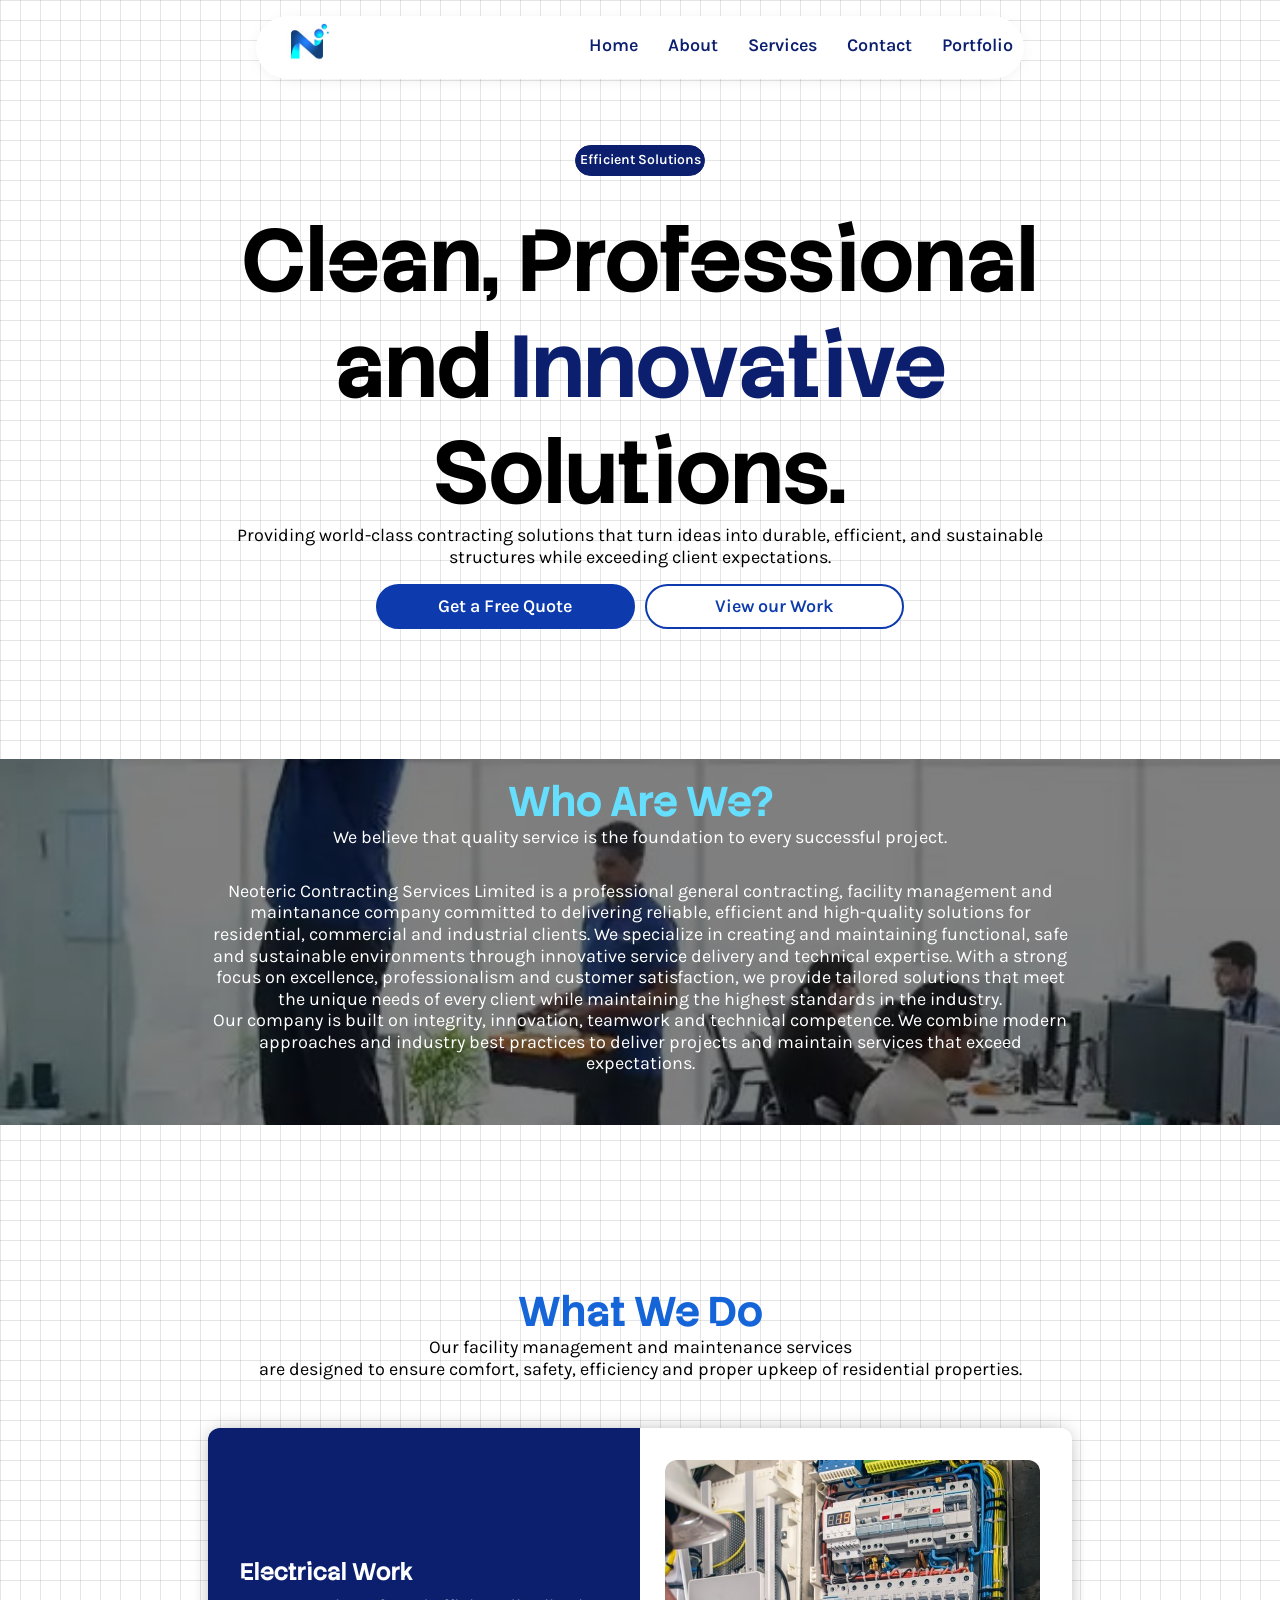
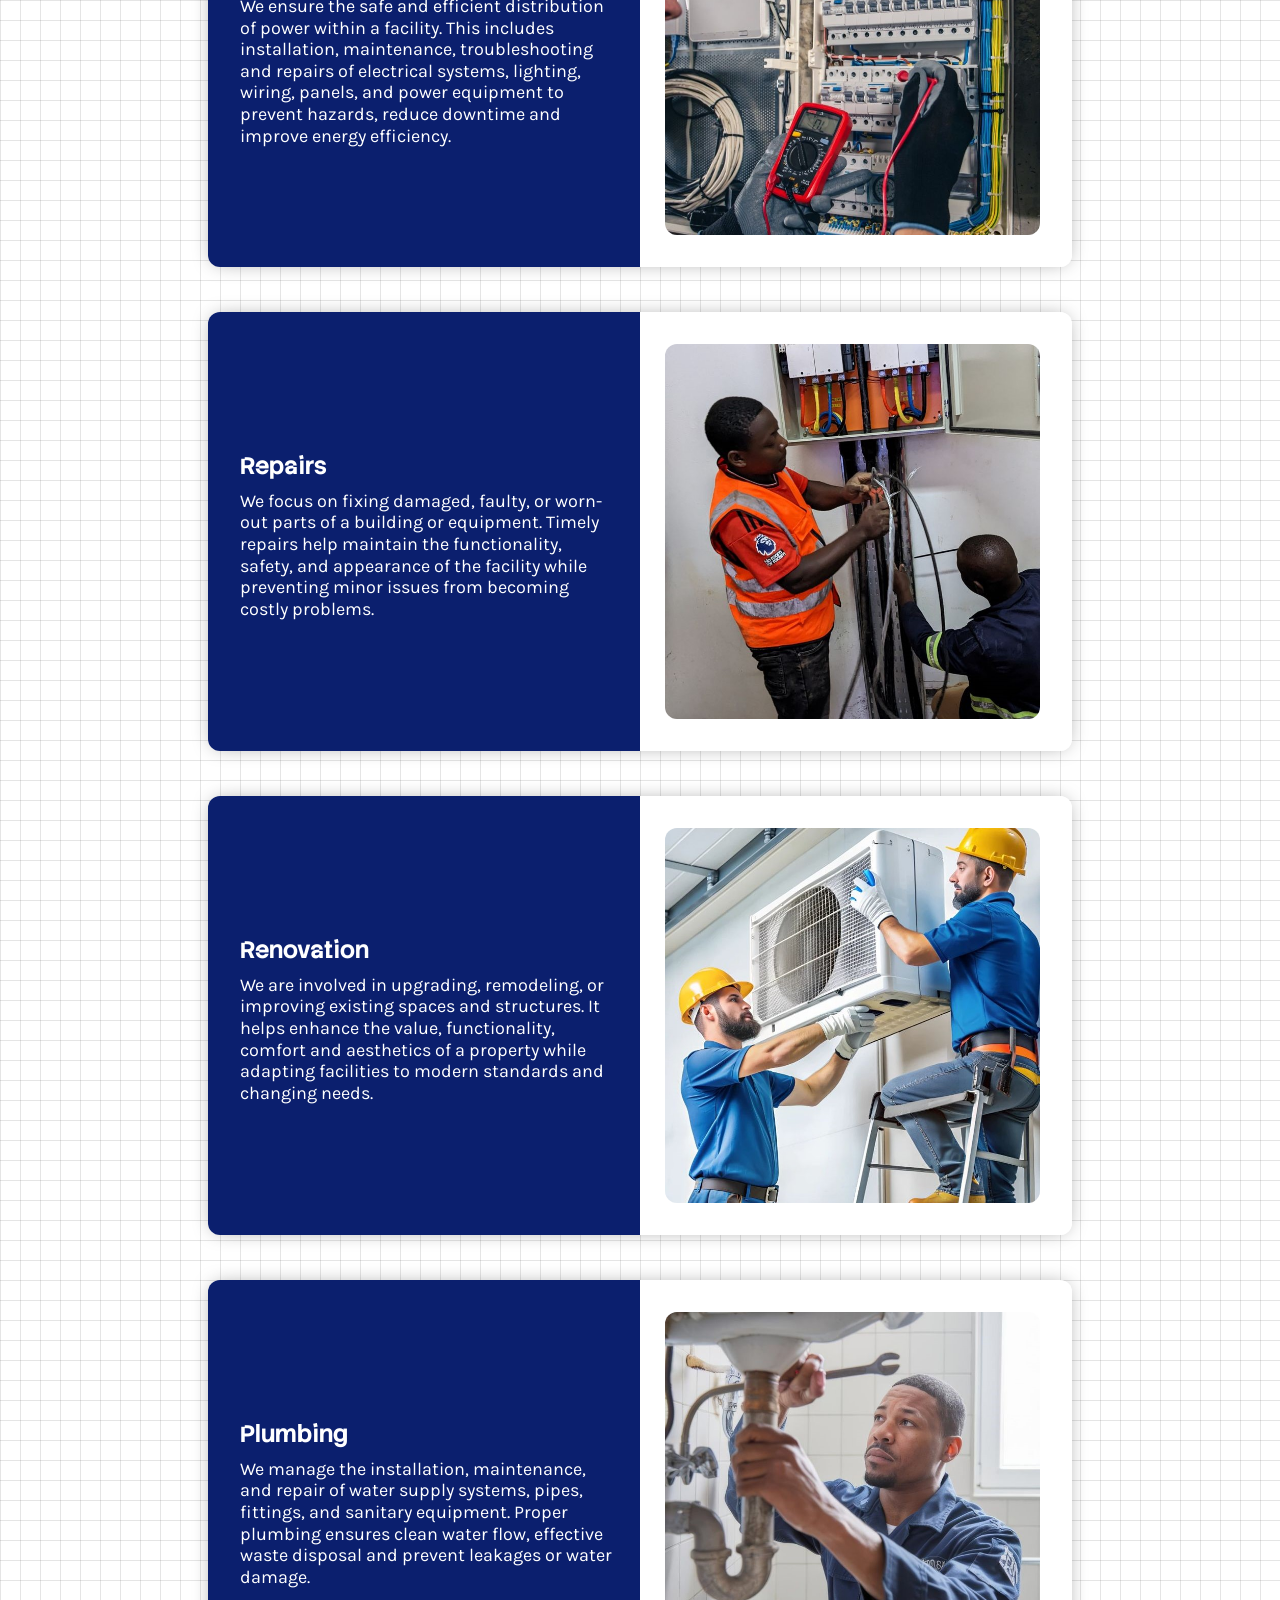
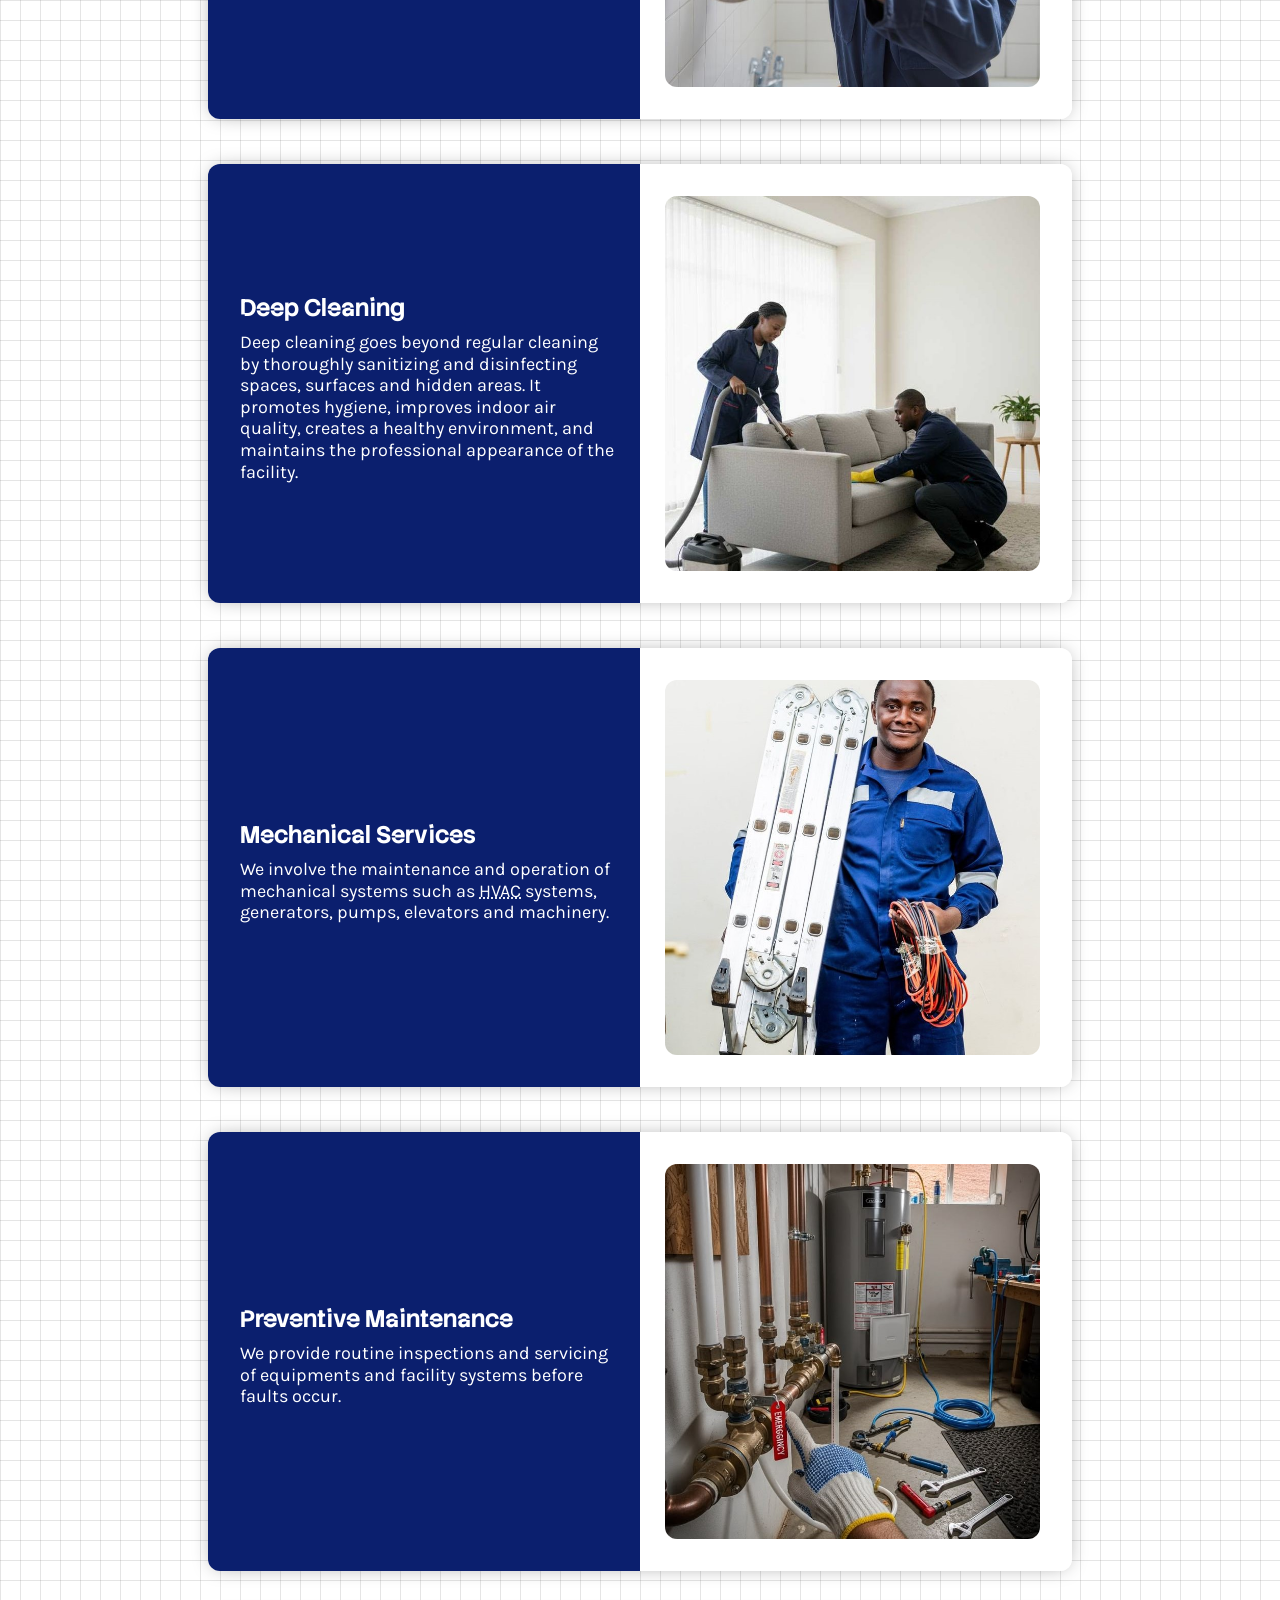
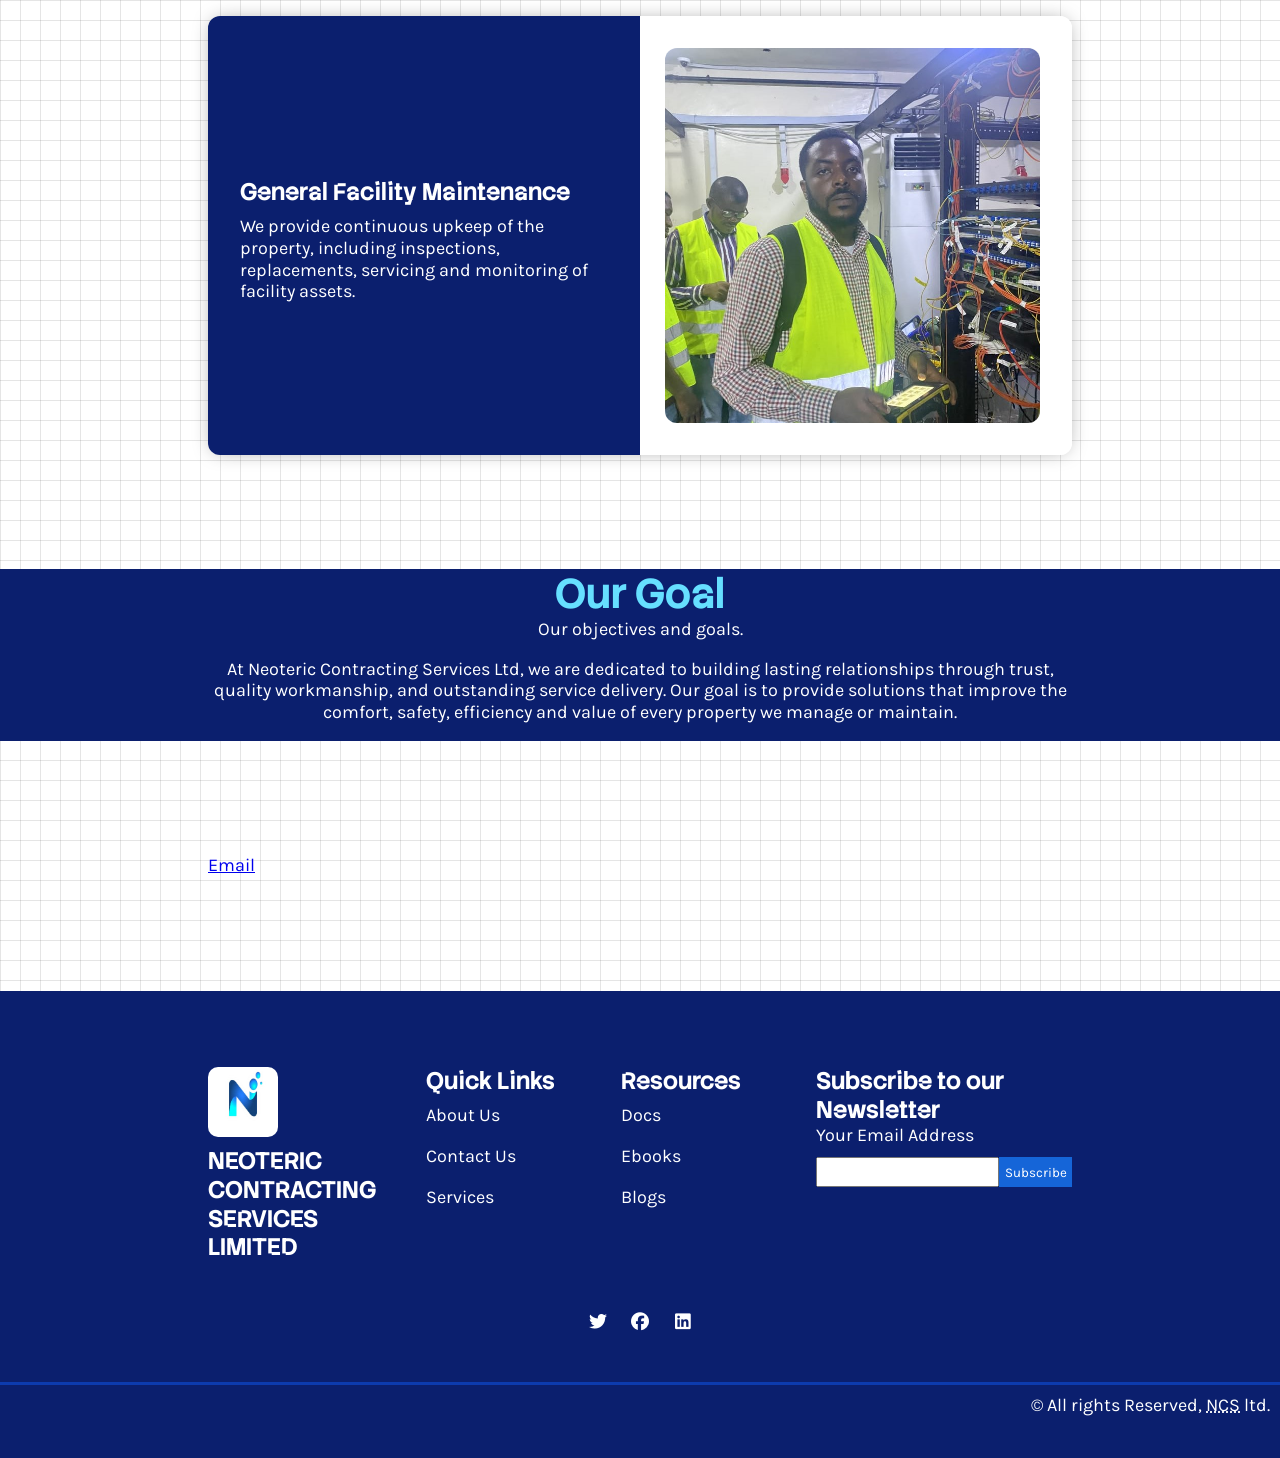
==== index.html @ b811c77d "Initial commit" ====
<!DOCTYPE html>
<html lang="en">
  <head>
    <meta charset="UTF-8" />
    <meta
      name="description"
      content="Building with excellence, delivery with integrity, and creating lasting value through professional contracting services"
    />
    <meta name="viewport" content="width=device-width, initial-scale=1.0" />
    <title>NEOTERIC CONSULTING SERVICES LTD</title>
    <link rel="stylesheet" href="css/style.css" />
    <link rel="stylesheet" href="fontawesome/css/fontawesome.css" />
    <link rel="stylesheet" href="fontawesome/css/solid.css" />
    <link rel="stylesheet" href="fontawesome/css/brands.css" />
  </head>
  <body>
    <header>
      <div class="logo-content">
        <a href="index.html">
          <img src="./images/logo.jpg" alt="website logo" />
        </a>
      </div>
      <nav id="navLinks">
        <ul>
          <li><a href="/index.html">Home</a></li>
          <li><a href="#about">About</a></li>
          <li><a href="#services">Services</a></li>
          <li><a href="#contact">Contact</a></li>
          <li><a href="#portfolio">Portfolio</a></li>
        </ul>
      </nav>

      <div class="menu">
        <button id="menu">
          <i class="fa-solid fa-bars"></i>
        </button>
      </div>
    </header>

    <main>
      <section class="hero">
        <div class="wrapper">
          <p class="hero-eyebrow">Efficient Solutions</p>
          <div class="hero-content">
            <h1>
              Clean, Professional and
              <span class="inline-color-blue">Innovative</span> Solutions.
            </h1>
            <p class="sub-text">
              Providing world-class contracting solutions that turn ideas into
              durable, efficient, and sustainable structures while exceeding
              client expectations.
            </p>
          </div>

          <div class="hero-cta">
            <a href="#" class="btn">Get a Free Quote</a>
            <a href="#" class="btn">View our Work</a>
          </div>
        </div>
      </section>

      <section class="about" id="about">
        <div class="wrapper">
          <div class="text-center">
            <h2>Who Are We?</h2>
            <p>
              We believe that quality service is the foundation to every
              successful project.
            </p>
          </div>
          <div class="text-center">
            <div class="about-content">
              <p>
                Neoteric Contracting Services Limited is a professional general
                contracting, facility management and maintanance company
                committed to delivering reliable, efficient and high-quality
                solutions for residential, commercial and industrial clients. We
                specialize in creating and maintaining functional, safe and
                sustainable environments through innovative service delivery and
                technical expertise. With a strong focus on excellence,
                professionalism and customer satisfaction, we provide tailored
                solutions that meet the unique needs of every client while
                maintaining the highest standards in the industry.
              </p>

              <p>
                Our company is built on integrity, innovation, teamwork and
                technical competence. We combine modern approaches and industry
                best practices to deliver projects and maintain services that
                exceed expectations.
              </p>
            </div>
          </div>
        </div>
      </section>

      <section class="services" id="services">
        <div class="wrapper">
          <div class="text-center margin-block">
            <h2>What We Do</h2>
            <p>
              Our facility management and maintenance services <br />
              are designed to ensure comfort, safety, efficiency and proper
              upkeep of residential properties.
            </p>
          </div>

          <div class="columns">
            <div class="service-card">
              <div class="service-card-content">
                <h3>Electrical Work</h3>
                <p>
                  We ensure the safe and efficient distribution of power within
                  a facility. This includes installation, maintenance,
                  troubleshooting and repairs of electrical systems, lighting,
                  wiring, panels, and power equipment to prevent hazards, reduce
                  downtime and improve energy efficiency.
                </p>
              </div>

              <div class="service-card-image">
                <img
                  src="./images/electrical-work.jpg"
                  alt="A man using an Electrical Gadget to measure electrical currents"
                />
              </div>
            </div>

            <div class="service-card">
              <div class="service-card-content">
                <h3>Repairs</h3>
                <p>
                  We focus on fixing damaged, faulty, or worn-out parts of a
                  building or equipment. Timely repairs help maintain the
                  functionality, safety, and appearance of the facility while
                  preventing minor issues from becoming costly problems.
                </p>
              </div>

              <div class="service-card-image">
                <img
                  src="./images/repairs.jpg"
                  alt="men fixing and repairing broken wires at a u-junction box"
                />
              </div>
            </div>

            <div class="service-card">
              <div class="service-card-content">
                <h3>Renovation</h3>
                <p>
                  We are involved in upgrading, remodeling, or improving
                  existing spaces and structures. It helps enhance the value,
                  functionality, comfort and aesthetics of a property while
                  adapting facilities to modern standards and changing needs.
                </p>
              </div>

              <div class="service-card-image">
                <img
                  src="./images/renovation.jpg"
                  alt="Two men remodeling an AC unit"
                />
              </div>
            </div>

            <div class="service-card">
              <div class="service-card-content">
                <h3>Plumbing</h3>
                <p>
                  We manage the installation, maintenance, and repair of water
                  supply systems, pipes, fittings, and sanitary equipment.
                  Proper plumbing ensures clean water flow, effective waste
                  disposal and prevent leakages or water damage.
                </p>
              </div>

              <div class="service-card-image">
                <img
                  src="./images/plumbing.jpg"
                  alt="a man repairing broken plumbing pipes"
                />
              </div>
            </div>

            <div class="service-card">
              <div class="service-card-content">
                <h3>Deep Cleaning</h3>
                <p>
                  Deep cleaning goes beyond regular cleaning by thoroughly
                  sanitizing and disinfecting spaces, surfaces and hidden areas.
                  It promotes hygiene, improves indoor air quality, creates a
                  healthy environment, and maintains the professional appearance
                  of the facility.
                </p>
              </div>

              <div class="service-card-image">
                <img
                  src="./images/deepcleaning.jpg"
                  alt="A man and a woman cleaning a house and properties"
                />
              </div>
            </div>

            <div class="service-card">
              <div class="service-card-content">
                <h3>Mechanical Services</h3>
                <p>
                  We involve the maintenance and operation of mechanical systems
                  such as
                  <abbr title="hvac">HVAC</abbr> systems, generators, pumps,
                  elevators and machinery.
                </p>
              </div>

              <div class="service-card-image">
                <img
                  src="./images/mechanical-services.jpg"
                  alt="a man dressed in a blue electrcal engineering vest holding a ladder and an electrical wire "
                />
              </div>
            </div>

            <div class="service-card">
              <div class="service-card-content">
                <h3>Preventive Maintenance</h3>
                <p>
                  We provide routine inspections and servicing of equipments and
                  facility systems before faults occur.
                </p>
              </div>

              <div class="service-card-image">
                <img
                  src="./images/preventive-maintenance.jpg"
                  alt="a man pointing to the emergency switch of plumbing pipe connections"
                />
              </div>
            </div>

            <div class="service-card">
              <div class="service-card-content">
                <h3>General Facility Maintenance</h3>
                <p>
                  We provide continuous upkeep of the property, including
                  inspections, replacements, servicing and monitoring of
                  facility assets.
                </p>
              </div>
              <div class="service-card-image">
                <img
                  src="./images/general-facility-maintenance.jpg"
                  alt="A group of people maintaining a server room"
                />
              </div>
            </div>
          </div>
        </div>
      </section>

      <section class="goal">
        <div class="text-center">
          <h2>Our Goal</h2>
          <p>Our objectives and goals.</p>
        </div>
        <div class="wrapper">
          <p>
            At Neoteric Contracting Services Ltd, we are dedicated to building
            lasting relationships through trust, quality workmanship, and
            outstanding service delivery. Our goal is to provide solutions that
            improve the comfort, safety, efficiency and value of every property
            we manage or maintain.
          </p>
        </div>
      </section>

      <section class="work" id="portfolio"></section>
      <section class="testimonial"></section>
      <section class="cta" id="contact">
        <div class="wrapper">
          <a href="mailto:email@gmail.com">Email</a>
        </div>
      </section>
    </main>

    <footer>
      <div class="footer-head">
        <div class="wrapper">
          <div class="footer-head-content">
            <div class="last-company-quote">
              <a href="index.html"
                ><img src="./images/logo.jpg" alt="website logo" height="80"
              /></a>
              <h3>NEOTERIC CONTRACTING SERVICES LIMITED</h3>
            </div>

            <div class="quick-links">
              <h3>Quick Links</h3>
              <ul class="quick-links">
                <li><a href="#about">About Us</a></li>
                <li><a href="#contact">Contact Us</a></li>
                <li><a href="#services">Services</a></li>
              </ul>
            </div>

            <div class="docs">
              <h3>Resources</h3>
              <ul>
                <li><a href="#">Docs</a></li>
                <li><a href="#">Ebooks</a></li>
                <li><a href="#">Blogs</a></li>
              </ul>
            </div>

            <div class="newsletter">
              <h3>Subscribe to our Newsletter</h3>
              <label for="email">Your Email Address</label><br />
              <form>
                <input type="email" name="email" id="email" />
                <input type="submit" value="Subscribe" />
              </form>
            </div>
          </div>
        </div>

        <div class="footer-body">
          <ul class="social-links">
            <li>
              <a href="#">
                <i class="fa-brands fa-twitter"></i>
              </a>
            </li>
            <li>
              <a href="#">
                <i class="fa-brands fa-facebook"></i>
              </a>
            </li>
            <li>
              <a href="#">
                <i class="fa-brands fa-linkedin"></i>
              </a>
            </li>
          </ul>
        </div>
      </div>

      <div class="copyright">
        <p>
          &copy; All rights Reserved,
          <abbr title="Neoteric Contracting Services">NCS</abbr> ltd.
        </p>
      </div>
    </footer>

    <script src="main.js"></script>
  </body>
</html>
---- css/style.css ----
@import url("../fonts/fonts.css");

:root {
  interpolate-size: allow-keywords;
  /* primary color  */
  --clr-deep-navy: #0b1f6e;
  --clr-dark-blue: #0d3bae;
  --clr-royal-blue: #1565d8;
  --clr-vivid-blue: #2e8df0;
  --clr-bright-cyan: #00cfff;
  --clr-light-cyan: #66dfff;

  /* neutral colors  */
  --white: #fff;
  --black: #000;

  /* gradient  */
  --bg-gradient:
    linear-gradient(rgba(0, 0, 0, 0.1) 1px, transparent 1px),
    linear-gradient(90deg, rgba(0, 0, 0, 0.1) 1px, transparent 1px);
}

*,
*::before,
*::after {
  margin: 0;
  padding: 0;
  box-sizing: border-box;
}

html {
  scroll-behavior: smooth;
}

body {
  font-family: var(--ff-karla);
  background-color: var(--white);

  background-image: var(--bg-gradient);
  background-size: 20px 20px;

  line-height: 1.2;
  font-size: 18px;
  height: 100%;
}

h1,
h2,
h3,
h4 {
  font-family: var(--ff-stack);
  font-weight: 900;
}

h1 {
  font-size: clamp(1rem, 9vw + 1rem, 5.5rem);
}

h2 {
  font-size: clamp(1rem, 7vw + 1rem, 2.6rem);
  color: var(--clr-royal-blue);
}

h3 {
  font-size: clamp(1rem, 5vw + 1rem, 1.5rem);
}

h4 {
  color: var(--white);
}

img {
  display: block;
  max-width: 100%;
  height: auto;
}

/* header section  */
header {
  display: flex;
  align-items: center;
  justify-content: space-between;

  overflow: hidden;

  /* position: relative; */
  margin-inline: auto;
  margin-block-start: 1rem;
  padding-inline: 0.7rem;
  padding-block: 0.254rem;
  border-radius: 50vw;
  background-color: var(--white);

  box-shadow: 0px 2px 20px -10px rgba(0, 0, 0, 0.2);
}

header img {
  width: 80px;
}

header nav {
  display: flex;
  align-items: center;
  justify-content: center;
}

header ul {
  list-style: none;
  display: flex;
  gap: 30px;
  width: 100%;
}

header nav a {
  text-decoration: none;
  color: var(--clr-deep-navy);
  text-align: center;
  display: inline-block;
  width: 100%;
  font-weight: 600;
  padding-block: 0.7rem;
  border-bottom: 3px solid var(--white);
  transition: border 0.3s;
}

header nav a:hover {
  border-bottom-color: var(--clr-dark-blue);
}

.active {
  border-bottom: 3px solid var(--clr-deep-navy);
}

@media (width >= 48em) {
  #menu,
  .menu {
    display: none;
  }

  header {
    width: 60%;
  }

  header nav a {
    padding-block: 0.2rem;
  }
}

/* mobile navigation  */
@media (width < 48em) {
  header {
    width: 90%;
  }
  header ul {
    flex-direction: column;
    gap: 10px;
  }

  header li {
    border-bottom: 1px solid rgba(0, 0, 0, 0.1);
    width: 100%;
  }

  header li:nth-child(5) {
    border: none;
  }

  #navLinks {
    opacity: 0;
    visibility: hidden;
    height: 0;

    position: absolute;
    top: 4.6em;
    left: 5%;
    width: 90%;
    background-color: var(--white);
    border-radius: 6px;
    overflow: hidden;

    box-shadow: 0px 20px 30px -10px rgba(0, 0, 0, 0.2);
    transition:
      opacity 0.2s,
      height 0.21s,
      visibility 0.23s;
  }

  #navLinks.open {
    opacity: 1;
    visibility: visible;
    height: auto;
  }

  #menu {
    font-size: 1.5rem;
    background: none;
    border: none;
    color: var(--clr-dark-blue);
    cursor: pointer;
  }
}

/* sections  */
section {
  margin-block: 6rem;
}

/* hero section start  */
.hero-eyebrow {
  display: none;
}

.hero {
  margin-block-start: 2rem;
  text-align: center;
}

.hero .wrapper > * {
  margin-block: 1rem;
}

.hero-cta {
  display: flex;
  flex-direction: column;
  gap: 10px;
  justify-content: center;

  align-items: center;
}

/* hero section end  */

/* about section start  */
.about {
  position: relative;
  background: url("../images/about.jpg");
  background-position: center;
  background-repeat: no-repeat;
  background-size: cover;
  color: var(--white);
  z-index: 1;
}

.about::before {
  content: "";
  height: 100%;
  width: 100%;
  position: absolute;
  background: rgba(0, 0, 0, 0.5);
  z-index: -1;
}
.about-content {
  padding-block: 2rem;
}

.about h2 {
  color: var(--clr-light-cyan);
}

/* about section end  */

/* services section start  */
.service-card {
  display: grid;
  gap: 50px;
  grid-template-columns: 1fr 1fr;
  background: linear-gradient(
    360deg,
    var(--white) 35%,
    var(--clr-deep-navy) 55%
  );

  padding: 2rem;
  border-radius: 12px;

  box-shadow: 0 0 20px -5px rgba(0, 0, 0, 0.4);
  transition: all 0.2s linear;
}

.service-card:hover {
  transform: translateY(-8px);
}

.service-card img {
  border-radius: 12px;
}

.service-card-content {
  margin-block: auto;
  color: var(--white);
}

.service-card-content h3 {
  margin-block: 0.6rem;
  color: var(--white);
}

@media (width < 48em) {
  .service-card {
    grid-template-columns: 1fr;
    gap: calc(50px / 2);
  }
}

/* services section end  */

/* goal section start  */

.goal {
  background-color: var(--clr-deep-navy);
  color: var(--white);
  text-align: center;
}
.goal h2 {
  color: var(--clr-light-cyan);
}

/* goal section end  */

/* footer start  */
footer {
  background-color: var(--clr-deep-navy);
  padding-block: 10px;
  color: var(--white);
}

footer > * {
  margin-block: 2rem;
}

.footer-head-content {
  display: flex;
  gap: 50px;
  flex-wrap: wrap;
}

.footer-head-content > * {
  margin-block: 1rem;
  flex: 1;
}

.last-company-quote {
  display: flex;
  gap: 10px;
  flex-direction: column;
  flex-wrap: wrap;
}

footer ul {
  list-style: none;
}

footer li {
  padding-block: 0.6rem;
}

footer a {
  color: var(--white);
  text-decoration: none;
  transition: text-decoration 0.2s;
}

footer a:hover {
  text-decoration: underline;
  color: var(--clr-royal-blue);
}

footer img {
  width: 70px;
  border-radius: 10px;
  aspect-ratio: 1 / 1;
}

footer form {
  display: flex;
  margin-block: 0.7rem;
}

footer form input {
  padding: 0.334rem;
}

footer input[type="submit"] {
  background-color: var(--clr-royal-blue);
  color: var(--white);
  font-family: var(--ff-karla);
  border: none;
}

.social-links {
  display: flex;
  align-items: center;
  justify-content: center;

  gap: 20px;
}

.social-links li {
  padding-block: 1rem;
}

.copyright {
  color: var(--white);
  border-block-start: 3px solid var(--clr-dark-blue);
  padding-inline-end: 10px;
  padding-block-start: 10px;
  text-align: end;
}

/* utility classes  */
.wrapper {
  max-inline-size: 900px;
  margin-inline: auto;
  padding: 18px;
}

.btn {
  padding: 0.6rem;
  background-color: var(--clr-dark-blue);
  color: var(--white);
  text-decoration: none;

  font-weight: 600;
  border-radius: 50vw;
  text-align: center;
  border: 2px solid var(--white);
  border: 2px solid var(--clr-dark-blue);
  transition: all 0.2s;
  width: 80%;
}

.btn:nth-child(2) {
  background-color: var(--white);
  color: var(--clr-dark-blue);
  border: 2px solid var(--clr-dark-blue);
  transition: all 0.2s;
}

.btn:hover {
  background-color: var(--white);
  color: var(--clr-dark-blue);

  transform: translateY(-5px);
}

.btn:nth-child(2):hover {
  color: var(--white);
  background-color: var(--clr-dark-blue);
  transform: translateY(-5px);
}

.text-center {
  text-align: center;
}

.inline-color-blue {
  color: var(--clr-deep-navy);
}

.margin-block {
  margin-block: 3rem;
}

.columns {
  display: grid;
  gap: 45px;

  grid-template-columns: 1fr;
}

/* hero media queries  */

@media (width >= 48em) {
  .hero-eyebrow {
    background-color: var(--clr-deep-navy);
    color: var(--white);
    display: inline-block;
    padding-block: 0.4rem;
    padding-inline: 0.2rem;
    border-radius: 50vw;
    font-weight: 600;
    margin-block-end: 0;
    font-size: 14px;

    border: 1px solid var(--clr-deep-navy);
  }

  .hero-cta {
    flex-direction: row;
  }
  .btn {
    width: 30%;
  }

  .service-card {
    background: linear-gradient(
      270deg,
      var(--white) 50%,
      var(--clr-deep-navy) 50%
    );
  }

  /* .columns {
    grid-template-columns: repeat(3, 1fr);
  } */
}

@media (width < 48em) {
  .footer-head-content {
    flex-direction: column;
    gap: 10px;
  }
}

@media (width = 768px) {
  header img {
    width: 80px;
  }
}
---- fontawesome/css/solid.css ----
/*!
 * Font Awesome Free 7.2.0 by @fontawesome - https://fontawesome.com
 * License - https://fontawesome.com/license/free (Icons: CC BY 4.0, Fonts: SIL OFL 1.1, Code: MIT License)
 * Copyright 2026 Fonticons, Inc.
 */
:root, :host {
  --fa-family-classic: 'Font Awesome 7 Free';
  --fa-font-solid: normal 900 1em/1 var(--fa-family-classic);
  /* deprecated: this older custom property will be removed next major release */
  --fa-style-family-classic: var(--fa-family-classic);
}

@font-face {
  font-family: "Font Awesome 7 Free";
  font-style: normal;
  font-weight: 900;
  font-display: block;
  src: url("../webfonts/fa-solid-900.woff2");
}
.fas {
  --fa-family: var(--fa-family-classic);
  --fa-style: 900;
}

.fa-classic {
  --fa-family: var(--fa-family-classic);
}

.fa-solid {
  --fa-style: 900;
}
---- fontawesome/css/brands.css ----
/*!
 * Font Awesome Free 7.2.0 by @fontawesome - https://fontawesome.com
 * License - https://fontawesome.com/license/free (Icons: CC BY 4.0, Fonts: SIL OFL 1.1, Code: MIT License)
 * Copyright 2026 Fonticons, Inc.
 */
:root, :host {
  --fa-family-brands: 'Font Awesome 7 Brands';
  --fa-font-brands: normal 400 1em/1 var(--fa-family-brands);
}

@font-face {
  font-family: "Font Awesome 7 Brands";
  font-style: normal;
  font-weight: 400;
  font-display: block;
  src: url("../webfonts/fa-brands-400.woff2");
}
.fab,
.fa-brands,
.fa-classic.fa-brands {
  --fa-family: var(--fa-family-brands);
  --fa-style: 400;
}

.fa-firefox-browser {
  --fa: "\e007";
}

.fa-ideal {
  --fa: "\e013";
}

.fa-microblog {
  --fa: "\e01a";
}

.fa-square-pied-piper {
  --fa: "\e01e";
}

.fa-pied-piper-square {
  --fa: "\e01e";
}

.fa-unity {
  --fa: "\e049";
}

.fa-dailymotion {
  --fa: "\e052";
}

.fa-square-instagram {
  --fa: "\e055";
}

.fa-instagram-square {
  --fa: "\e055";
}

.fa-mixer {
  --fa: "\e056";
}

.fa-shopify {
  --fa: "\e057";
}

.fa-deezer {
  --fa: "\e077";
}

.fa-edge-legacy {
  --fa: "\e078";
}

.fa-google-pay {
  --fa: "\e079";
}

.fa-rust {
  --fa: "\e07a";
}

.fa-tiktok {
  --fa: "\e07b";
}

.fa-unsplash {
  --fa: "\e07c";
}

.fa-cloudflare {
  --fa: "\e07d";
}

.fa-guilded {
  --fa: "\e07e";
}

.fa-hive {
  --fa: "\e07f";
}

.fa-42-group {
  --fa: "\e080";
}

.fa-innosoft {
  --fa: "\e080";
}

.fa-instalod {
  --fa: "\e081";
}

.fa-octopus-deploy {
  --fa: "\e082";
}

.fa-perbyte {
  --fa: "\e083";
}

.fa-uncharted {
  --fa: "\e084";
}

.fa-watchman-monitoring {
  --fa: "\e087";
}

.fa-wodu {
  --fa: "\e088";
}

.fa-wirsindhandwerk {
  --fa: "\e2d0";
}

.fa-wsh {
  --fa: "\e2d0";
}

.fa-bots {
  --fa: "\e340";
}

.fa-cmplid {
  --fa: "\e360";
}

.fa-bilibili {
  --fa: "\e3d9";
}

.fa-golang {
  --fa: "\e40f";
}

.fa-pix {
  --fa: "\e43a";
}

.fa-sitrox {
  --fa: "\e44a";
}

.fa-hashnode {
  --fa: "\e499";
}

.fa-meta {
  --fa: "\e49b";
}

.fa-padlet {
  --fa: "\e4a0";
}

.fa-nfc-directional {
  --fa: "\e530";
}

.fa-nfc-symbol {
  --fa: "\e531";
}

.fa-screenpal {
  --fa: "\e570";
}

.fa-space-awesome {
  --fa: "\e5ac";
}

.fa-square-font-awesome {
  --fa: "\e5ad";
}

.fa-square-gitlab {
  --fa: "\e5ae";
}

.fa-gitlab-square {
  --fa: "\e5ae";
}

.fa-odysee {
  --fa: "\e5c6";
}

.fa-stubber {
  --fa: "\e5c7";
}

.fa-debian {
  --fa: "\e60b";
}

.fa-shoelace {
  --fa: "\e60c";
}

.fa-threads {
  --fa: "\e618";
}

.fa-square-threads {
  --fa: "\e619";
}

.fa-square-x-twitter {
  --fa: "\e61a";
}

.fa-x-twitter {
  --fa: "\e61b";
}

.fa-opensuse {
  --fa: "\e62b";
}

.fa-letterboxd {
  --fa: "\e62d";
}

.fa-square-letterboxd {
  --fa: "\e62e";
}

.fa-mintbit {
  --fa: "\e62f";
}

.fa-google-scholar {
  --fa: "\e63b";
}

.fa-brave {
  --fa: "\e63c";
}

.fa-brave-reverse {
  --fa: "\e63d";
}

.fa-pixiv {
  --fa: "\e640";
}

.fa-upwork {
  --fa: "\e641";
}

.fa-webflow {
  --fa: "\e65c";
}

.fa-signal-messenger {
  --fa: "\e663";
}

.fa-bluesky {
  --fa: "\e671";
}

.fa-jxl {
  --fa: "\e67b";
}

.fa-square-upwork {
  --fa: "\e67c";
}

.fa-web-awesome {
  --fa: "\e682";
}

.fa-square-web-awesome {
  --fa: "\e683";
}

.fa-square-web-awesome-stroke {
  --fa: "\e684";
}

.fa-dart-lang {
  --fa: "\e693";
}

.fa-flutter {
  --fa: "\e694";
}

.fa-files-pinwheel {
  --fa: "\e69f";
}

.fa-css {
  --fa: "\e6a2";
}

.fa-square-bluesky {
  --fa: "\e6a3";
}

.fa-openai {
  --fa: "\e7cf";
}

.fa-square-linkedin {
  --fa: "\e7d0";
}

.fa-cash-app {
  --fa: "\e7d4";
}

.fa-disqus {
  --fa: "\e7d5";
}

.fa-eleventy {
  --fa: "\e7d6";
}

.fa-11ty {
  --fa: "\e7d6";
}

.fa-kakao-talk {
  --fa: "\e7d7";
}

.fa-linktree {
  --fa: "\e7d8";
}

.fa-notion {
  --fa: "\e7d9";
}

.fa-pandora {
  --fa: "\e7da";
}

.fa-pixelfed {
  --fa: "\e7db";
}

.fa-tidal {
  --fa: "\e7dc";
}

.fa-vsco {
  --fa: "\e7dd";
}

.fa-w3c {
  --fa: "\e7de";
}

.fa-lumon {
  --fa: "\e7e2";
}

.fa-lumon-drop {
  --fa: "\e7e3";
}

.fa-square-figma {
  --fa: "\e7e4";
}

.fa-tex {
  --fa: "\e7ff";
}

.fa-duolingo {
  --fa: "\e812";
}

.fa-supportnow {
  --fa: "\e833";
}

.fa-tor-browser {
  --fa: "\e838";
}

.fa-typescript {
  --fa: "\e840";
}

.fa-square-deskpro {
  --fa: "\e844";
}

.fa-circle-zulip {
  --fa: "\e851";
}

.fa-julia {
  --fa: "\e852";
}

.fa-zulip {
  --fa: "\e853";
}

.fa-unison {
  --fa: "\e854";
}

.fa-board-game-geek {
  --fa: "\e855";
}

.fa-bgg {
  --fa: "\e855";
}

.fa-ko-fi {
  --fa: "\e856";
}

.fa-kubernetes {
  --fa: "\e857";
}

.fa-postgresql {
  --fa: "\e858";
}

.fa-scaleway {
  --fa: "\e859";
}

.fa-venmo {
  --fa: "\e85a";
}

.fa-venmo-v {
  --fa: "\e85b";
}

.fa-unreal-engine {
  --fa: "\e85c";
}

.fa-globaleaks {
  --fa: "\e85d";
}

.fa-solana {
  --fa: "\e85e";
}

.fa-threema {
  --fa: "\e85f";
}

.fa-forgejo {
  --fa: "\e860";
}

.fa-claude {
  --fa: "\e861";
}

.fa-gitee {
  --fa: "\e863";
}

.fa-xmpp {
  --fa: "\e864";
}

.fa-fediverse {
  --fa: "\e865";
}

.fa-tailwind-css {
  --fa: "\e866";
}

.fa-arch-linux {
  --fa: "\e867";
}

.fa-svelte {
  --fa: "\e868";
}

.fa-hugging-face {
  --fa: "\e869";
}

.fa-leetcode {
  --fa: "\e86a";
}

.fa-openstreetmap {
  --fa: "\e86b";
}

.fa-ultralytics {
  --fa: "\e86d";
}

.fa-ultralytics-hub {
  --fa: "\e86e";
}

.fa-ultralytics-yolo {
  --fa: "\e86f";
}

.fa-obsidian {
  --fa: "\e879";
}

.fa-zoom {
  --fa: "\e87b";
}

.fa-vim {
  --fa: "\e88a";
}

.fa-symfonycasts {
  --fa: "\e8ab";
}

.fa-square-twitter {
  --fa: "\f081";
}

.fa-twitter-square {
  --fa: "\f081";
}

.fa-square-facebook {
  --fa: "\f082";
}

.fa-facebook-square {
  --fa: "\f082";
}

.fa-linkedin {
  --fa: "\f08c";
}

.fa-square-github {
  --fa: "\f092";
}

.fa-github-square {
  --fa: "\f092";
}

.fa-twitter {
  --fa: "\f099";
}

.fa-facebook {
  --fa: "\f09a";
}

.fa-github {
  --fa: "\f09b";
}

.fa-pinterest {
  --fa: "\f0d2";
}

.fa-square-pinterest {
  --fa: "\f0d3";
}

.fa-pinterest-square {
  --fa: "\f0d3";
}

.fa-square-google-plus {
  --fa: "\f0d4";
}

.fa-google-plus-square {
  --fa: "\f0d4";
}

.fa-google-plus-g {
  --fa: "\f0d5";
}

.fa-linkedin-in {
  --fa: "\f0e1";
}

.fa-github-alt {
  --fa: "\f113";
}

.fa-maxcdn {
  --fa: "\f136";
}

.fa-html5 {
  --fa: "\f13b";
}

.fa-css3 {
  --fa: "\f13c";
}

.fa-btc {
  --fa: "\f15a";
}

.fa-youtube {
  --fa: "\f167";
}

.fa-xing {
  --fa: "\f168";
}

.fa-square-xing {
  --fa: "\f169";
}

.fa-xing-square {
  --fa: "\f169";
}

.fa-dropbox {
  --fa: "\f16b";
}

.fa-stack-overflow {
  --fa: "\f16c";
}

.fa-instagram {
  --fa: "\f16d";
}

.fa-flickr {
  --fa: "\f16e";
}

.fa-adn {
  --fa: "\f170";
}

.fa-bitbucket {
  --fa: "\f171";
}

.fa-tumblr {
  --fa: "\f173";
}

.fa-square-tumblr {
  --fa: "\f174";
}

.fa-tumblr-square {
  --fa: "\f174";
}

.fa-apple {
  --fa: "\f179";
}

.fa-windows {
  --fa: "\f17a";
}

.fa-android {
  --fa: "\f17b";
}

.fa-linux {
  --fa: "\f17c";
}

.fa-dribbble {
  --fa: "\f17d";
}

.fa-skype {
  --fa: "\f17e";
}

.fa-foursquare {
  --fa: "\f180";
}

.fa-trello {
  --fa: "\f181";
}

.fa-gratipay {
  --fa: "\f184";
}

.fa-vk {
  --fa: "\f189";
}

.fa-weibo {
  --fa: "\f18a";
}

.fa-renren {
  --fa: "\f18b";
}

.fa-pagelines {
  --fa: "\f18c";
}

.fa-stack-exchange {
  --fa: "\f18d";
}

.fa-square-vimeo {
  --fa: "\f194";
}

.fa-vimeo-square {
  --fa: "\f194";
}

.fa-slack {
  --fa: "\f198";
}

.fa-slack-hash {
  --fa: "\f198";
}

.fa-wordpress {
  --fa: "\f19a";
}

.fa-openid {
  --fa: "\f19b";
}

.fa-yahoo {
  --fa: "\f19e";
}

.fa-google {
  --fa: "\f1a0";
}

.fa-reddit {
  --fa: "\f1a1";
}

.fa-square-reddit {
  --fa: "\f1a2";
}

.fa-reddit-square {
  --fa: "\f1a2";
}

.fa-stumbleupon-circle {
  --fa: "\f1a3";
}

.fa-stumbleupon {
  --fa: "\f1a4";
}

.fa-delicious {
  --fa: "\f1a5";
}

.fa-digg {
  --fa: "\f1a6";
}

.fa-pied-piper-pp {
  --fa: "\f1a7";
}

.fa-pied-piper-alt {
  --fa: "\f1a8";
}

.fa-drupal {
  --fa: "\f1a9";
}

.fa-joomla {
  --fa: "\f1aa";
}

.fa-behance {
  --fa: "\f1b4";
}

.fa-square-behance {
  --fa: "\f1b5";
}

.fa-behance-square {
  --fa: "\f1b5";
}

.fa-steam {
  --fa: "\f1b6";
}

.fa-square-steam {
  --fa: "\f1b7";
}

.fa-steam-square {
  --fa: "\f1b7";
}

.fa-spotify {
  --fa: "\f1bc";
}

.fa-deviantart {
  --fa: "\f1bd";
}

.fa-soundcloud {
  --fa: "\f1be";
}

.fa-vine {
  --fa: "\f1ca";
}

.fa-codepen {
  --fa: "\f1cb";
}

.fa-jsfiddle {
  --fa: "\f1cc";
}

.fa-rebel {
  --fa: "\f1d0";
}

.fa-empire {
  --fa: "\f1d1";
}

.fa-square-git {
  --fa: "\f1d2";
}

.fa-git-square {
  --fa: "\f1d2";
}

.fa-git {
  --fa: "\f1d3";
}

.fa-hacker-news {
  --fa: "\f1d4";
}

.fa-tencent-weibo {
  --fa: "\f1d5";
}

.fa-qq {
  --fa: "\f1d6";
}

.fa-weixin {
  --fa: "\f1d7";
}

.fa-slideshare {
  --fa: "\f1e7";
}

.fa-twitch {
  --fa: "\f1e8";
}

.fa-yelp {
  --fa: "\f1e9";
}

.fa-paypal {
  --fa: "\f1ed";
}

.fa-google-wallet {
  --fa: "\f1ee";
}

.fa-cc-visa {
  --fa: "\f1f0";
}

.fa-cc-mastercard {
  --fa: "\f1f1";
}

.fa-cc-discover {
  --fa: "\f1f2";
}

.fa-cc-amex {
  --fa: "\f1f3";
}

.fa-cc-paypal {
  --fa: "\f1f4";
}

.fa-cc-stripe {
  --fa: "\f1f5";
}

.fa-lastfm {
  --fa: "\f202";
}

.fa-square-lastfm {
  --fa: "\f203";
}

.fa-lastfm-square {
  --fa: "\f203";
}

.fa-ioxhost {
  --fa: "\f208";
}

.fa-angellist {
  --fa: "\f209";
}

.fa-buysellads {
  --fa: "\f20d";
}

.fa-connectdevelop {
  --fa: "\f20e";
}

.fa-dashcube {
  --fa: "\f210";
}

.fa-forumbee {
  --fa: "\f211";
}

.fa-leanpub {
  --fa: "\f212";
}

.fa-sellsy {
  --fa: "\f213";
}

.fa-shirtsinbulk {
  --fa: "\f214";
}

.fa-simplybuilt {
  --fa: "\f215";
}

.fa-skyatlas {
  --fa: "\f216";
}

.fa-pinterest-p {
  --fa: "\f231";
}

.fa-whatsapp {
  --fa: "\f232";
}

.fa-viacoin {
  --fa: "\f237";
}

.fa-medium {
  --fa: "\f23a";
}

.fa-medium-m {
  --fa: "\f23a";
}

.fa-y-combinator {
  --fa: "\f23b";
}

.fa-optin-monster {
  --fa: "\f23c";
}

.fa-opencart {
  --fa: "\f23d";
}

.fa-expeditedssl {
  --fa: "\f23e";
}

.fa-cc-jcb {
  --fa: "\f24b";
}

.fa-cc-diners-club {
  --fa: "\f24c";
}

.fa-creative-commons {
  --fa: "\f25e";
}

.fa-gg {
  --fa: "\f260";
}

.fa-gg-circle {
  --fa: "\f261";
}

.fa-odnoklassniki {
  --fa: "\f263";
}

.fa-square-odnoklassniki {
  --fa: "\f264";
}

.fa-odnoklassniki-square {
  --fa: "\f264";
}

.fa-get-pocket {
  --fa: "\f265";
}

.fa-wikipedia-w {
  --fa: "\f266";
}

.fa-safari {
  --fa: "\f267";
}

.fa-chrome {
  --fa: "\f268";
}

.fa-firefox {
  --fa: "\f269";
}

.fa-opera {
  --fa: "\f26a";
}

.fa-internet-explorer {
  --fa: "\f26b";
}

.fa-contao {
  --fa: "\f26d";
}

.fa-500px {
  --fa: "\f26e";
}

.fa-amazon {
  --fa: "\f270";
}

.fa-houzz {
  --fa: "\f27c";
}

.fa-vimeo-v {
  --fa: "\f27d";
}

.fa-black-tie {
  --fa: "\f27e";
}

.fa-fonticons {
  --fa: "\f280";
}

.fa-reddit-alien {
  --fa: "\f281";
}

.fa-edge {
  --fa: "\f282";
}

.fa-codiepie {
  --fa: "\f284";
}

.fa-modx {
  --fa: "\f285";
}

.fa-fort-awesome {
  --fa: "\f286";
}

.fa-usb {
  --fa: "\f287";
}

.fa-product-hunt {
  --fa: "\f288";
}

.fa-mixcloud {
  --fa: "\f289";
}

.fa-scribd {
  --fa: "\f28a";
}

.fa-bluetooth {
  --fa: "\f293";
}

.fa-bluetooth-b {
  --fa: "\f294";
}

.fa-gitlab {
  --fa: "\f296";
}

.fa-wpbeginner {
  --fa: "\f297";
}

.fa-wpforms {
  --fa: "\f298";
}

.fa-envira {
  --fa: "\f299";
}

.fa-glide {
  --fa: "\f2a5";
}

.fa-glide-g {
  --fa: "\f2a6";
}

.fa-viadeo {
  --fa: "\f2a9";
}

.fa-square-viadeo {
  --fa: "\f2aa";
}

.fa-viadeo-square {
  --fa: "\f2aa";
}

.fa-snapchat {
  --fa: "\f2ab";
}

.fa-snapchat-ghost {
  --fa: "\f2ab";
}

.fa-square-snapchat {
  --fa: "\f2ad";
}

.fa-snapchat-square {
  --fa: "\f2ad";
}

.fa-pied-piper {
  --fa: "\f2ae";
}

.fa-first-order {
  --fa: "\f2b0";
}

.fa-yoast {
  --fa: "\f2b1";
}

.fa-themeisle {
  --fa: "\f2b2";
}

.fa-google-plus {
  --fa: "\f2b3";
}

.fa-font-awesome {
  --fa: "\f2b4";
}

.fa-font-awesome-flag {
  --fa: "\f2b4";
}

.fa-font-awesome-logo-full {
  --fa: "\f2b4";
}

.fa-linode {
  --fa: "\f2b8";
}

.fa-quora {
  --fa: "\f2c4";
}

.fa-free-code-camp {
  --fa: "\f2c5";
}

.fa-telegram {
  --fa: "\f2c6";
}

.fa-telegram-plane {
  --fa: "\f2c6";
}

.fa-bandcamp {
  --fa: "\f2d5";
}

.fa-grav {
  --fa: "\f2d6";
}

.fa-etsy {
  --fa: "\f2d7";
}

.fa-imdb {
  --fa: "\f2d8";
}

.fa-ravelry {
  --fa: "\f2d9";
}

.fa-sellcast {
  --fa: "\f2da";
}

.fa-superpowers {
  --fa: "\f2dd";
}

.fa-wpexplorer {
  --fa: "\f2de";
}

.fa-meetup {
  --fa: "\f2e0";
}

.fa-square-font-awesome-stroke {
  --fa: "\f35c";
}

.fa-font-awesome-alt {
  --fa: "\f35c";
}

.fa-accessible-icon {
  --fa: "\f368";
}

.fa-accusoft {
  --fa: "\f369";
}

.fa-adversal {
  --fa: "\f36a";
}

.fa-affiliatetheme {
  --fa: "\f36b";
}

.fa-algolia {
  --fa: "\f36c";
}

.fa-amilia {
  --fa: "\f36d";
}

.fa-angrycreative {
  --fa: "\f36e";
}

.fa-app-store {
  --fa: "\f36f";
}

.fa-app-store-ios {
  --fa: "\f370";
}

.fa-apper {
  --fa: "\f371";
}

.fa-asymmetrik {
  --fa: "\f372";
}

.fa-audible {
  --fa: "\f373";
}

.fa-avianex {
  --fa: "\f374";
}

.fa-aws {
  --fa: "\f375";
}

.fa-bimobject {
  --fa: "\f378";
}

.fa-bitcoin {
  --fa: "\f379";
}

.fa-bity {
  --fa: "\f37a";
}

.fa-blackberry {
  --fa: "\f37b";
}

.fa-blogger {
  --fa: "\f37c";
}

.fa-blogger-b {
  --fa: "\f37d";
}

.fa-buromobelexperte {
  --fa: "\f37f";
}

.fa-centercode {
  --fa: "\f380";
}

.fa-cloudscale {
  --fa: "\f383";
}

.fa-cloudsmith {
  --fa: "\f384";
}

.fa-cloudversify {
  --fa: "\f385";
}

.fa-cpanel {
  --fa: "\f388";
}

.fa-css3-alt {
  --fa: "\f38b";
}

.fa-cuttlefish {
  --fa: "\f38c";
}

.fa-d-and-d {
  --fa: "\f38d";
}

.fa-deploydog {
  --fa: "\f38e";
}

.fa-deskpro {
  --fa: "\f38f";
}

.fa-digital-ocean {
  --fa: "\f391";
}

.fa-discord {
  --fa: "\f392";
}

.fa-discourse {
  --fa: "\f393";
}

.fa-dochub {
  --fa: "\f394";
}

.fa-docker {
  --fa: "\f395";
}

.fa-draft2digital {
  --fa: "\f396";
}

.fa-square-dribbble {
  --fa: "\f397";
}

.fa-dribbble-square {
  --fa: "\f397";
}

.fa-dyalog {
  --fa: "\f399";
}

.fa-earlybirds {
  --fa: "\f39a";
}

.fa-erlang {
  --fa: "\f39d";
}

.fa-facebook-f {
  --fa: "\f39e";
}

.fa-facebook-messenger {
  --fa: "\f39f";
}

.fa-firstdraft {
  --fa: "\f3a1";
}

.fa-fonticons-fi {
  --fa: "\f3a2";
}

.fa-fort-awesome-alt {
  --fa: "\f3a3";
}

.fa-freebsd {
  --fa: "\f3a4";
}

.fa-gitkraken {
  --fa: "\f3a6";
}

.fa-gofore {
  --fa: "\f3a7";
}

.fa-goodreads {
  --fa: "\f3a8";
}

.fa-goodreads-g {
  --fa: "\f3a9";
}

.fa-google-drive {
  --fa: "\f3aa";
}

.fa-google-play {
  --fa: "\f3ab";
}

.fa-gripfire {
  --fa: "\f3ac";
}

.fa-grunt {
  --fa: "\f3ad";
}

.fa-gulp {
  --fa: "\f3ae";
}

.fa-square-hacker-news {
  --fa: "\f3af";
}

.fa-hacker-news-square {
  --fa: "\f3af";
}

.fa-hire-a-helper {
  --fa: "\f3b0";
}

.fa-hotjar {
  --fa: "\f3b1";
}

.fa-hubspot {
  --fa: "\f3b2";
}

.fa-itunes {
  --fa: "\f3b4";
}

.fa-itunes-note {
  --fa: "\f3b5";
}

.fa-jenkins {
  --fa: "\f3b6";
}

.fa-joget {
  --fa: "\f3b7";
}

.fa-js {
  --fa: "\f3b8";
}

.fa-square-js {
  --fa: "\f3b9";
}

.fa-js-square {
  --fa: "\f3b9";
}

.fa-keycdn {
  --fa: "\f3ba";
}

.fa-kickstarter {
  --fa: "\f3bb";
}

.fa-square-kickstarter {
  --fa: "\f3bb";
}

.fa-kickstarter-k {
  --fa: "\f3bc";
}

.fa-laravel {
  --fa: "\f3bd";
}

.fa-line {
  --fa: "\f3c0";
}

.fa-lyft {
  --fa: "\f3c3";
}

.fa-magento {
  --fa: "\f3c4";
}

.fa-medapps {
  --fa: "\f3c6";
}

.fa-medrt {
  --fa: "\f3c8";
}

.fa-microsoft {
  --fa: "\f3ca";
}

.fa-mix {
  --fa: "\f3cb";
}

.fa-mizuni {
  --fa: "\f3cc";
}

.fa-monero {
  --fa: "\f3d0";
}

.fa-napster {
  --fa: "\f3d2";
}

.fa-node-js {
  --fa: "\f3d3";
}

.fa-npm {
  --fa: "\f3d4";
}

.fa-ns8 {
  --fa: "\f3d5";
}

.fa-nutritionix {
  --fa: "\f3d6";
}

.fa-page4 {
  --fa: "\f3d7";
}

.fa-palfed {
  --fa: "\f3d8";
}

.fa-patreon {
  --fa: "\f3d9";
}

.fa-periscope {
  --fa: "\f3da";
}

.fa-phabricator {
  --fa: "\f3db";
}

.fa-phoenix-framework {
  --fa: "\f3dc";
}

.fa-playstation {
  --fa: "\f3df";
}

.fa-pushed {
  --fa: "\f3e1";
}

.fa-python {
  --fa: "\f3e2";
}

.fa-red-river {
  --fa: "\f3e3";
}

.fa-wpressr {
  --fa: "\f3e4";
}

.fa-rendact {
  --fa: "\f3e4";
}

.fa-replyd {
  --fa: "\f3e6";
}

.fa-resolving {
  --fa: "\f3e7";
}

.fa-rocketchat {
  --fa: "\f3e8";
}

.fa-rockrms {
  --fa: "\f3e9";
}

.fa-schlix {
  --fa: "\f3ea";
}

.fa-searchengin {
  --fa: "\f3eb";
}

.fa-servicestack {
  --fa: "\f3ec";
}

.fa-sistrix {
  --fa: "\f3ee";
}

.fa-speakap {
  --fa: "\f3f3";
}

.fa-staylinked {
  --fa: "\f3f5";
}

.fa-steam-symbol {
  --fa: "\f3f6";
}

.fa-sticker-mule {
  --fa: "\f3f7";
}

.fa-studiovinari {
  --fa: "\f3f8";
}

.fa-supple {
  --fa: "\f3f9";
}

.fa-uber {
  --fa: "\f402";
}

.fa-uikit {
  --fa: "\f403";
}

.fa-uniregistry {
  --fa: "\f404";
}

.fa-untappd {
  --fa: "\f405";
}

.fa-ussunnah {
  --fa: "\f407";
}

.fa-vaadin {
  --fa: "\f408";
}

.fa-viber {
  --fa: "\f409";
}

.fa-vimeo {
  --fa: "\f40a";
}

.fa-vnv {
  --fa: "\f40b";
}

.fa-square-whatsapp {
  --fa: "\f40c";
}

.fa-whatsapp-square {
  --fa: "\f40c";
}

.fa-whmcs {
  --fa: "\f40d";
}

.fa-wordpress-simple {
  --fa: "\f411";
}

.fa-xbox {
  --fa: "\f412";
}

.fa-yandex {
  --fa: "\f413";
}

.fa-yandex-international {
  --fa: "\f414";
}

.fa-apple-pay {
  --fa: "\f415";
}

.fa-cc-apple-pay {
  --fa: "\f416";
}

.fa-fly {
  --fa: "\f417";
}

.fa-node {
  --fa: "\f419";
}

.fa-osi {
  --fa: "\f41a";
}

.fa-react {
  --fa: "\f41b";
}

.fa-autoprefixer {
  --fa: "\f41c";
}

.fa-less {
  --fa: "\f41d";
}

.fa-sass {
  --fa: "\f41e";
}

.fa-vuejs {
  --fa: "\f41f";
}

.fa-angular {
  --fa: "\f420";
}

.fa-aviato {
  --fa: "\f421";
}

.fa-ember {
  --fa: "\f423";
}

.fa-gitter {
  --fa: "\f426";
}

.fa-hooli {
  --fa: "\f427";
}

.fa-strava {
  --fa: "\f428";
}

.fa-stripe {
  --fa: "\f429";
}

.fa-stripe-s {
  --fa: "\f42a";
}

.fa-typo3 {
  --fa: "\f42b";
}

.fa-amazon-pay {
  --fa: "\f42c";
}

.fa-cc-amazon-pay {
  --fa: "\f42d";
}

.fa-ethereum {
  --fa: "\f42e";
}

.fa-korvue {
  --fa: "\f42f";
}

.fa-elementor {
  --fa: "\f430";
}

.fa-square-youtube {
  --fa: "\f431";
}

.fa-youtube-square {
  --fa: "\f431";
}

.fa-flipboard {
  --fa: "\f44d";
}

.fa-hips {
  --fa: "\f452";
}

.fa-php {
  --fa: "\f457";
}

.fa-quinscape {
  --fa: "\f459";
}

.fa-readme {
  --fa: "\f4d5";
}

.fa-java {
  --fa: "\f4e4";
}

.fa-pied-piper-hat {
  --fa: "\f4e5";
}

.fa-creative-commons-by {
  --fa: "\f4e7";
}

.fa-creative-commons-nc {
  --fa: "\f4e8";
}

.fa-creative-commons-nc-eu {
  --fa: "\f4e9";
}

.fa-creative-commons-nc-jp {
  --fa: "\f4ea";
}

.fa-creative-commons-nd {
  --fa: "\f4eb";
}

.fa-creative-commons-pd {
  --fa: "\f4ec";
}

.fa-creative-commons-pd-alt {
  --fa: "\f4ed";
}

.fa-creative-commons-remix {
  --fa: "\f4ee";
}

.fa-creative-commons-sa {
  --fa: "\f4ef";
}

.fa-creative-commons-sampling {
  --fa: "\f4f0";
}

.fa-creative-commons-sampling-plus {
  --fa: "\f4f1";
}

.fa-creative-commons-share {
  --fa: "\f4f2";
}

.fa-creative-commons-zero {
  --fa: "\f4f3";
}

.fa-ebay {
  --fa: "\f4f4";
}

.fa-keybase {
  --fa: "\f4f5";
}

.fa-mastodon {
  --fa: "\f4f6";
}

.fa-r-project {
  --fa: "\f4f7";
}

.fa-researchgate {
  --fa: "\f4f8";
}

.fa-teamspeak {
  --fa: "\f4f9";
}

.fa-first-order-alt {
  --fa: "\f50a";
}

.fa-fulcrum {
  --fa: "\f50b";
}

.fa-galactic-republic {
  --fa: "\f50c";
}

.fa-galactic-senate {
  --fa: "\f50d";
}

.fa-jedi-order {
  --fa: "\f50e";
}

.fa-mandalorian {
  --fa: "\f50f";
}

.fa-old-republic {
  --fa: "\f510";
}

.fa-phoenix-squadron {
  --fa: "\f511";
}

.fa-sith {
  --fa: "\f512";
}

.fa-trade-federation {
  --fa: "\f513";
}

.fa-wolf-pack-battalion {
  --fa: "\f514";
}

.fa-hornbill {
  --fa: "\f592";
}

.fa-mailchimp {
  --fa: "\f59e";
}

.fa-megaport {
  --fa: "\f5a3";
}

.fa-nimblr {
  --fa: "\f5a8";
}

.fa-rev {
  --fa: "\f5b2";
}

.fa-shopware {
  --fa: "\f5b5";
}

.fa-squarespace {
  --fa: "\f5be";
}

.fa-themeco {
  --fa: "\f5c6";
}

.fa-weebly {
  --fa: "\f5cc";
}

.fa-wix {
  --fa: "\f5cf";
}

.fa-ello {
  --fa: "\f5f1";
}

.fa-hackerrank {
  --fa: "\f5f7";
}

.fa-kaggle {
  --fa: "\f5fa";
}

.fa-markdown {
  --fa: "\f60f";
}

.fa-neos {
  --fa: "\f612";
}

.fa-zhihu {
  --fa: "\f63f";
}

.fa-alipay {
  --fa: "\f642";
}

.fa-the-red-yeti {
  --fa: "\f69d";
}

.fa-critical-role {
  --fa: "\f6c9";
}

.fa-d-and-d-beyond {
  --fa: "\f6ca";
}

.fa-dev {
  --fa: "\f6cc";
}

.fa-fantasy-flight-games {
  --fa: "\f6dc";
}

.fa-wizards-of-the-coast {
  --fa: "\f730";
}

.fa-think-peaks {
  --fa: "\f731";
}

.fa-reacteurope {
  --fa: "\f75d";
}

.fa-artstation {
  --fa: "\f77a";
}

.fa-atlassian {
  --fa: "\f77b";
}

.fa-canadian-maple-leaf {
  --fa: "\f785";
}

.fa-centos {
  --fa: "\f789";
}

.fa-confluence {
  --fa: "\f78d";
}

.fa-dhl {
  --fa: "\f790";
}

.fa-diaspora {
  --fa: "\f791";
}

.fa-fedex {
  --fa: "\f797";
}

.fa-fedora {
  --fa: "\f798";
}

.fa-figma {
  --fa: "\f799";
}

.fa-intercom {
  --fa: "\f7af";
}

.fa-invision {
  --fa: "\f7b0";
}

.fa-jira {
  --fa: "\f7b1";
}

.fa-mendeley {
  --fa: "\f7b3";
}

.fa-raspberry-pi {
  --fa: "\f7bb";
}

.fa-redhat {
  --fa: "\f7bc";
}

.fa-sketch {
  --fa: "\f7c6";
}

.fa-sourcetree {
  --fa: "\f7d3";
}

.fa-suse {
  --fa: "\f7d6";
}

.fa-ubuntu {
  --fa: "\f7df";
}

.fa-ups {
  --fa: "\f7e0";
}

.fa-usps {
  --fa: "\f7e1";
}

.fa-yarn {
  --fa: "\f7e3";
}

.fa-airbnb {
  --fa: "\f834";
}

.fa-battle-net {
  --fa: "\f835";
}

.fa-bootstrap {
  --fa: "\f836";
}

.fa-buffer {
  --fa: "\f837";
}

.fa-chromecast {
  --fa: "\f838";
}

.fa-evernote {
  --fa: "\f839";
}

.fa-itch-io {
  --fa: "\f83a";
}

.fa-salesforce {
  --fa: "\f83b";
}

.fa-speaker-deck {
  --fa: "\f83c";
}

.fa-symfony {
  --fa: "\f83d";
}

.fa-waze {
  --fa: "\f83f";
}

.fa-yammer {
  --fa: "\f840";
}

.fa-git-alt {
  --fa: "\f841";
}

.fa-stackpath {
  --fa: "\f842";
}

.fa-cotton-bureau {
  --fa: "\f89e";
}

.fa-buy-n-large {
  --fa: "\f8a6";
}

.fa-mdb {
  --fa: "\f8ca";
}

.fa-orcid {
  --fa: "\f8d2";
}

.fa-swift {
  --fa: "\f8e1";
}

.fa-umbraco {
  --fa: "\f8e8";
}
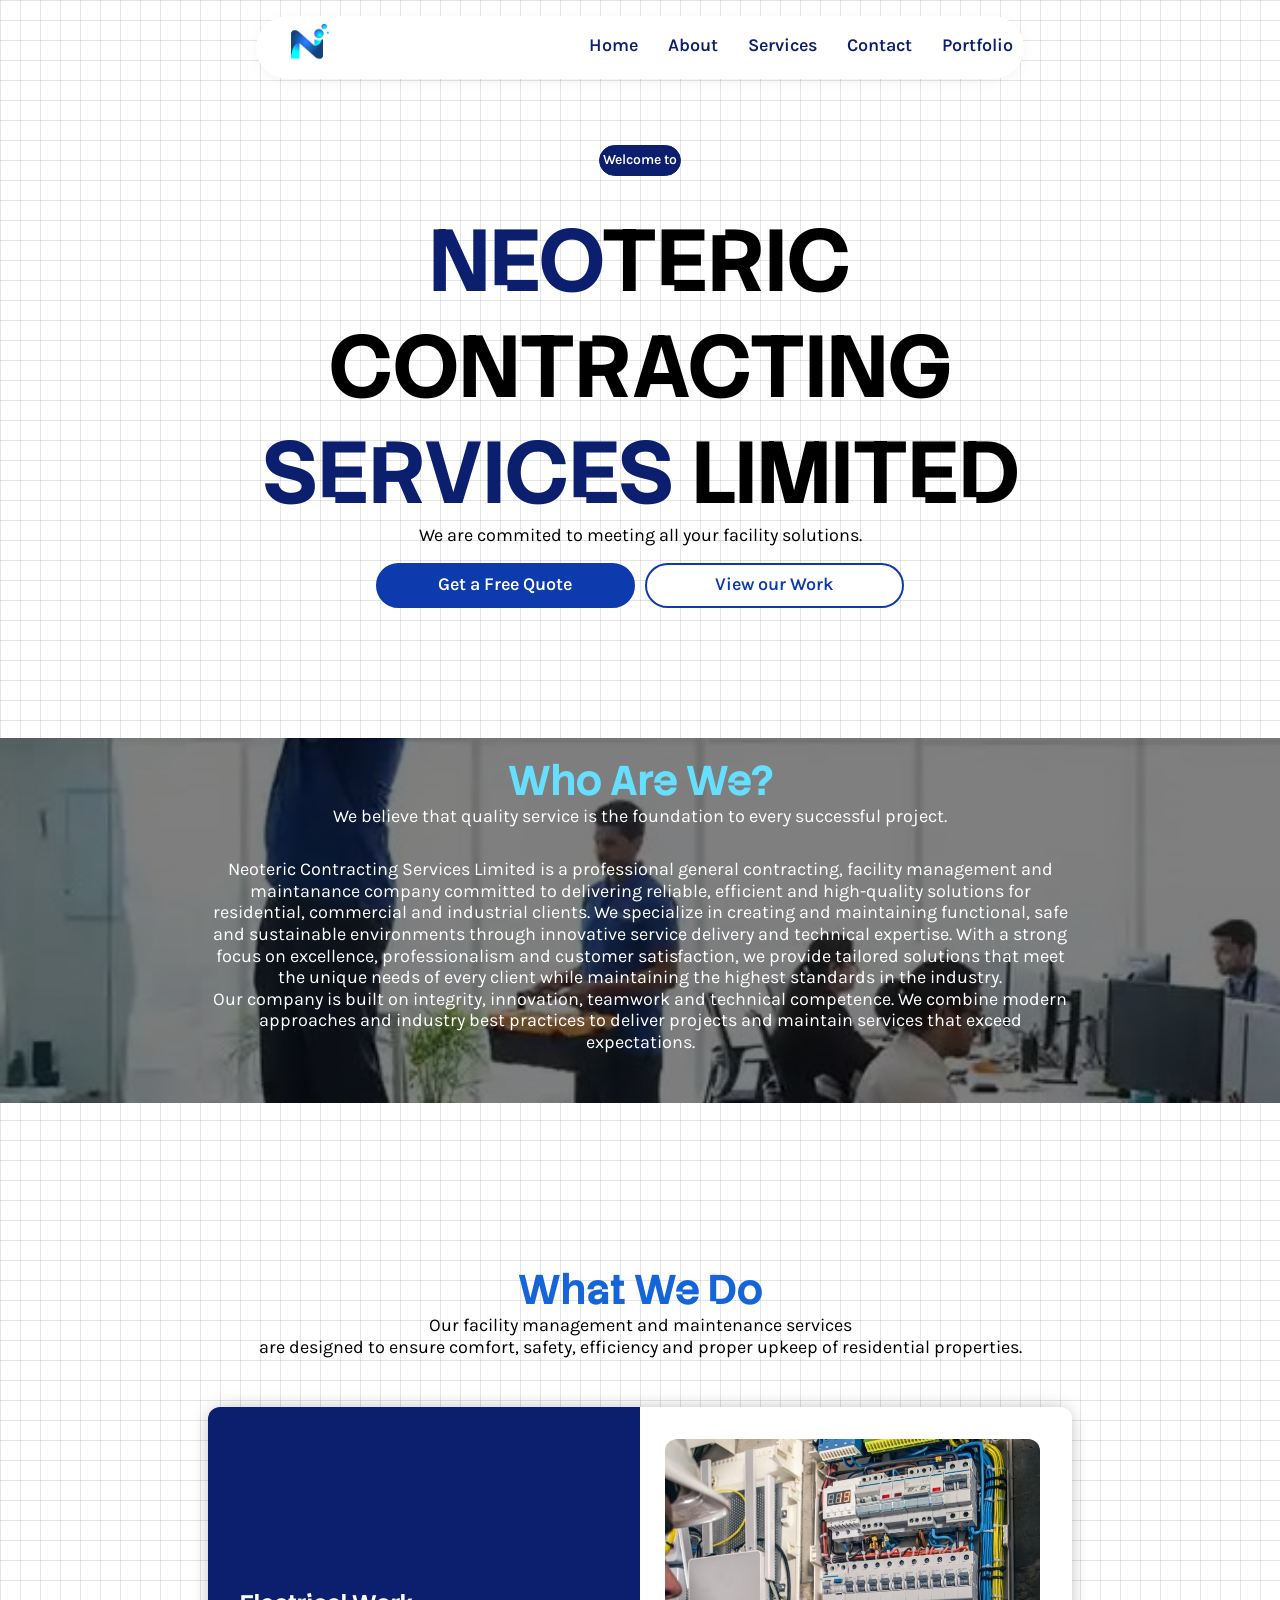
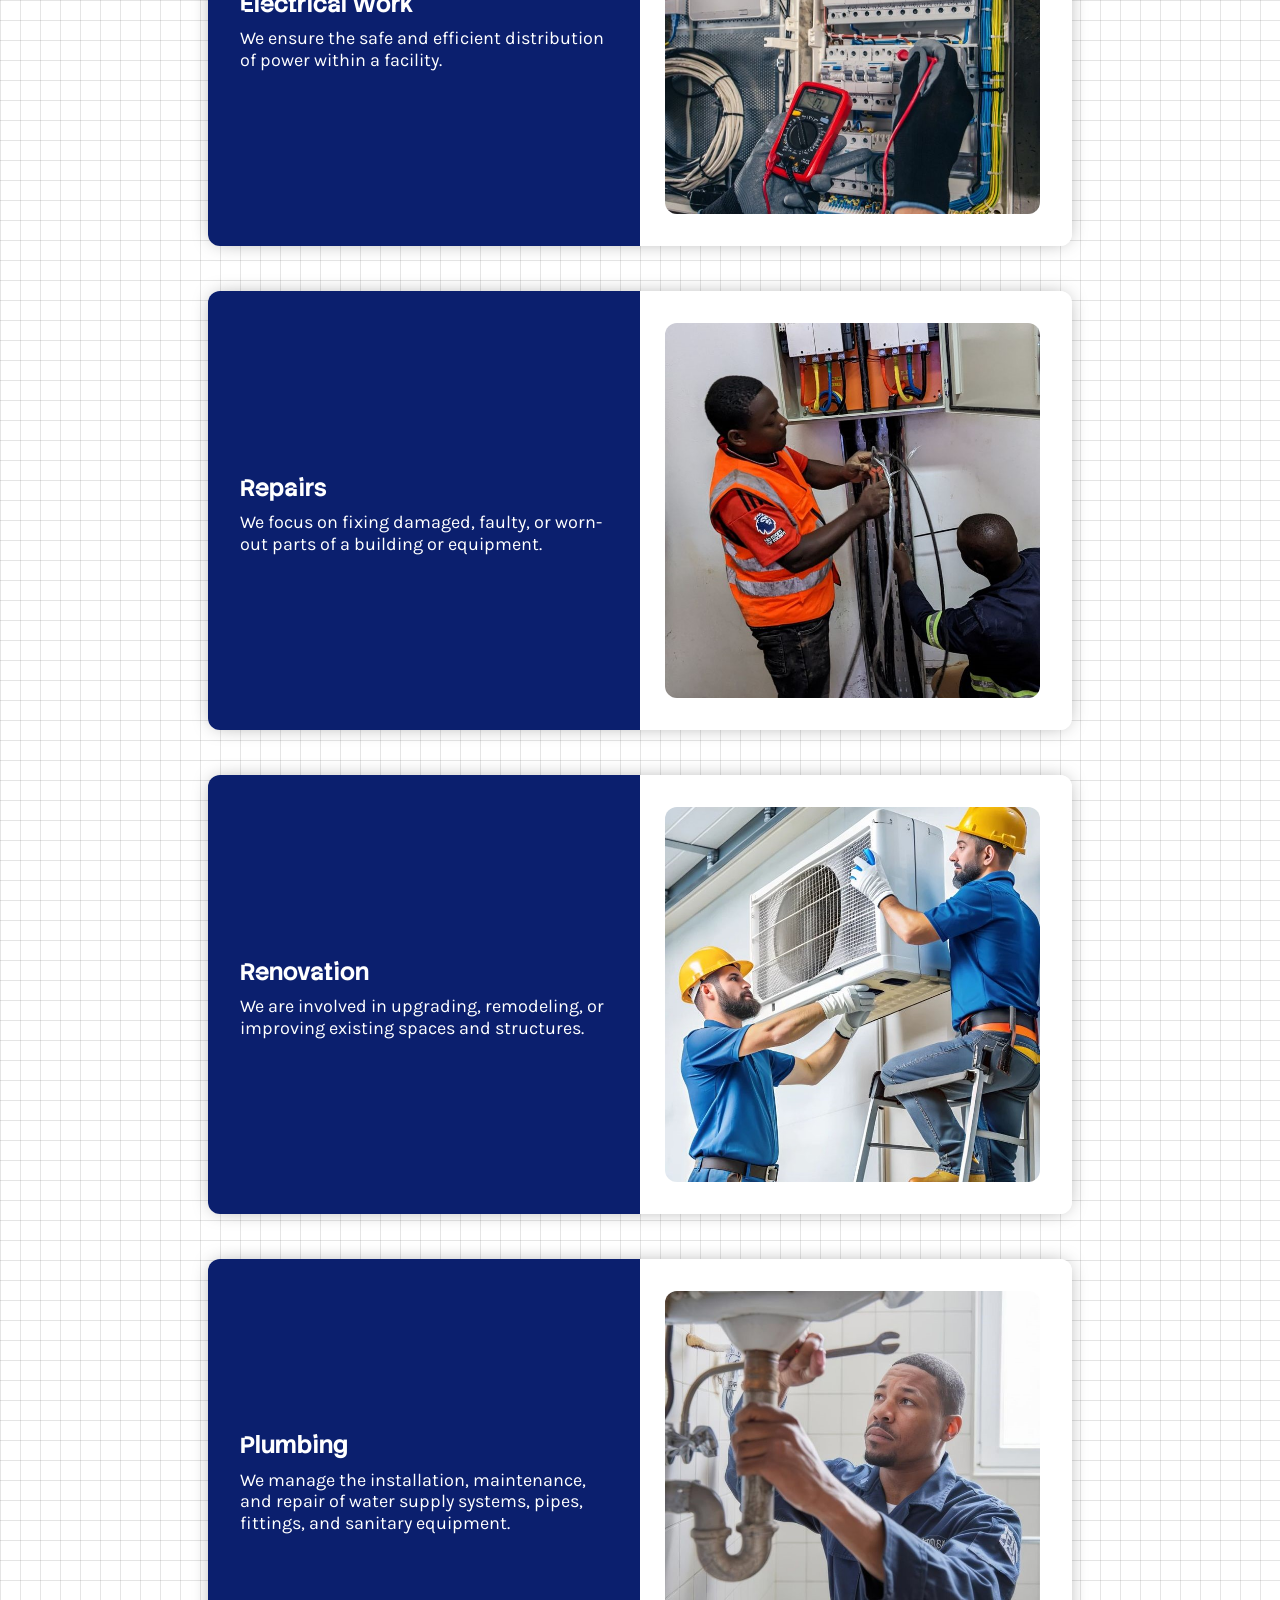
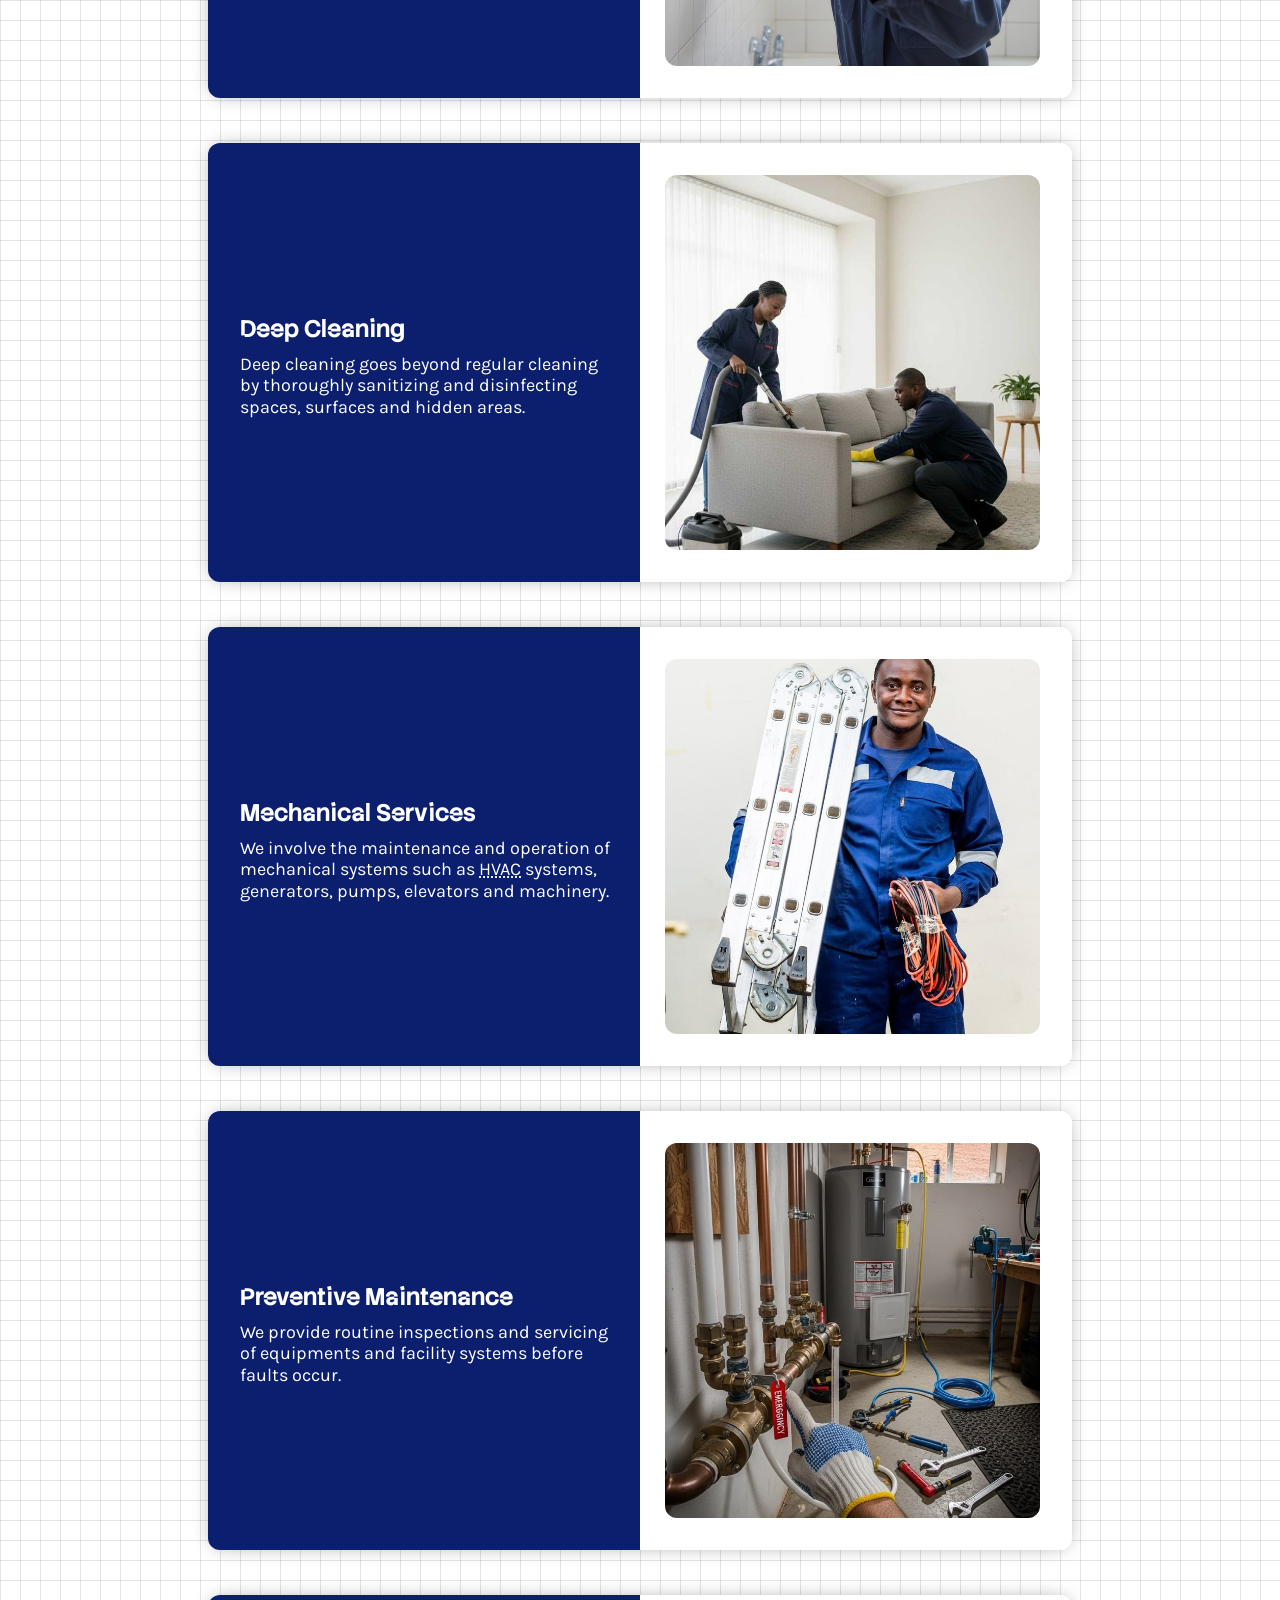
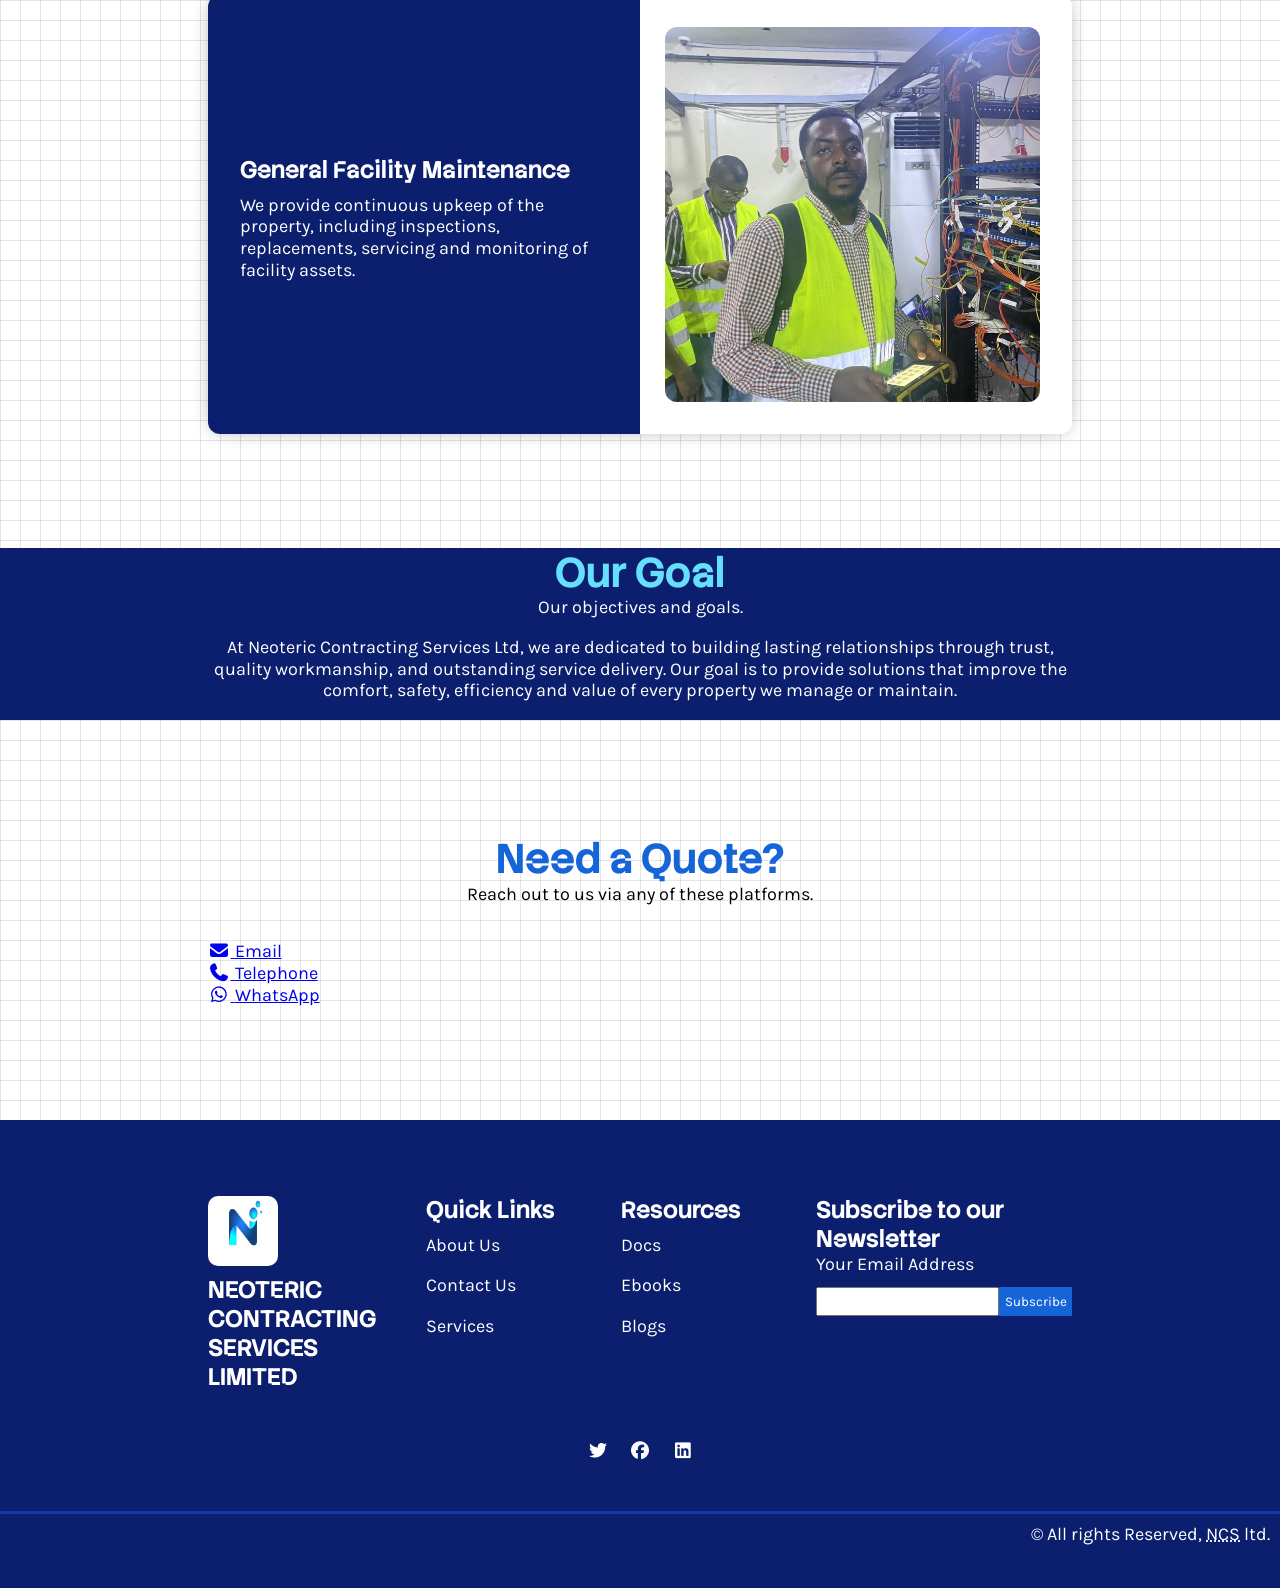
==== commit 0d08ffb3: "added link urls" ====
--- a/index.html
+++ b/index.html
@@ -1,4 +1,4 @@
-<!DOCTYPE html>
+<!doctype html>
 <html lang="en">
   <head>
     <meta charset="UTF-8" />
@@ -7,11 +7,13 @@
       content="Building with excellence, delivery with integrity, and creating lasting value through professional contracting services"
     />
     <meta name="viewport" content="width=device-width, initial-scale=1.0" />
-    <title>NEOTERIC CONSULTING SERVICES LTD</title>
+    <title>NEOTERIC CONTRACTING SERVICES LIMITED</title>
     <link rel="stylesheet" href="css/style.css" />
     <link rel="stylesheet" href="fontawesome/css/fontawesome.css" />
     <link rel="stylesheet" href="fontawesome/css/solid.css" />
     <link rel="stylesheet" href="fontawesome/css/brands.css" />
+
+    <link rel="shortcut icon" href="./images/logo.jpg" type="image/x-icon" />
   </head>
   <body>
     <header>
@@ -25,7 +27,7 @@
           <li><a href="/index.html">Home</a></li>
           <li><a href="#about">About</a></li>
           <li><a href="#services">Services</a></li>
-          <li><a href="#contact">Contact</a></li>
+          <li><a href="#contactus">Contact</a></li>
           <li><a href="#portfolio">Portfolio</a></li>
         </ul>
       </nav>
@@ -40,22 +42,22 @@
     <main>
       <section class="hero">
         <div class="wrapper">
-          <p class="hero-eyebrow">Efficient Solutions</p>
+          <p class="hero-eyebrow">Welcome to</p>
           <div class="hero-content">
             <h1>
-              Clean, Professional and
-              <span class="inline-color-blue">Innovative</span> Solutions.
+              <span class="inline-color-blue">NEO</span>TERIC
+              <span class="h2">CONTRACTING</span>
+              <span class="inline-color-blue">SERVICES</span> LIMITED
             </h1>
+            <h2></h2>
             <p class="sub-text">
-              Providing world-class contracting solutions that turn ideas into
-              durable, efficient, and sustainable structures while exceeding
-              client expectations.
+              We are commited to meeting all your facility solutions.
             </p>
           </div>
 
           <div class="hero-cta">
-            <a href="#" class="btn">Get a Free Quote</a>
-            <a href="#" class="btn">View our Work</a>
+            <a href="#contactus" class="btn">Get a Free Quote</a>
+            <a href="#portfolio" class="btn">View our Work</a>
           </div>
         </div>
       </section>
@@ -112,10 +114,7 @@
                 <h3>Electrical Work</h3>
                 <p>
                   We ensure the safe and efficient distribution of power within
-                  a facility. This includes installation, maintenance,
-                  troubleshooting and repairs of electrical systems, lighting,
-                  wiring, panels, and power equipment to prevent hazards, reduce
-                  downtime and improve energy efficiency.
+                  a facility.
                 </p>
               </div>
 
@@ -132,9 +131,7 @@
                 <h3>Repairs</h3>
                 <p>
                   We focus on fixing damaged, faulty, or worn-out parts of a
-                  building or equipment. Timely repairs help maintain the
-                  functionality, safety, and appearance of the facility while
-                  preventing minor issues from becoming costly problems.
+                  building or equipment.
                 </p>
               </div>
 
@@ -151,9 +148,7 @@
                 <h3>Renovation</h3>
                 <p>
                   We are involved in upgrading, remodeling, or improving
-                  existing spaces and structures. It helps enhance the value,
-                  functionality, comfort and aesthetics of a property while
-                  adapting facilities to modern standards and changing needs.
+                  existing spaces and structures.
                 </p>
               </div>
 
@@ -171,8 +166,6 @@
                 <p>
                   We manage the installation, maintenance, and repair of water
                   supply systems, pipes, fittings, and sanitary equipment.
-                  Proper plumbing ensures clean water flow, effective waste
-                  disposal and prevent leakages or water damage.
                 </p>
               </div>
 
@@ -190,9 +183,6 @@
                 <p>
                   Deep cleaning goes beyond regular cleaning by thoroughly
                   sanitizing and disinfecting spaces, surfaces and hidden areas.
-                  It promotes hygiene, improves indoor air quality, creates a
-                  healthy environment, and maintains the professional appearance
-                  of the facility.
                 </p>
               </div>
 
@@ -276,11 +266,34 @@
         </div>
       </section>
 
-      <section class="work" id="portfolio"></section>
-      <section class="testimonial"></section>
-      <section class="cta" id="contact">
-        <div class="wrapper">
-          <a href="mailto:email@gmail.com">Email</a>
+      <!-- <section class="work" id="portfolio"></section>
+      <section class="testimonial"></section> -->
+      <section class="cta" id="contactus">
+        <div class="text-center">
+          <div class="wrapper">
+            <h2>Need a Quote?</h2>
+            <p>Reach out to us via any of these platforms.</p>
+          </div>
+        </div>
+        <div class="wrapper">
+          <div class="contact-card">
+            <a href="mailto:neotericcontractingservices@gmail.com">
+              <i class="fa-solid fa-envelope"></i>
+              <span>Email</span>
+            </a>
+          </div>
+          <div class="contact-card">
+            <a href="tel:+234 805 310 1363">
+              <i class="fa-solid fa-phone"></i>
+              <span>Telephone</span>
+            </a>
+          </div>
+          <div class="contact-card">
+            <a href="tel:+234 806 646 3628">
+              <i class="fa-brands fa-whatsapp"></i>
+              <span>WhatsApp</span>
+            </a>
+          </div>
         </div>
       </section>
     </main>
@@ -300,7 +313,7 @@
               <h3>Quick Links</h3>
               <ul class="quick-links">
                 <li><a href="#about">About Us</a></li>
-                <li><a href="#contact">Contact Us</a></li>
+                <li><a href="#contactus">Contact Us</a></li>
                 <li><a href="#services">Services</a></li>
               </ul>
             </div>
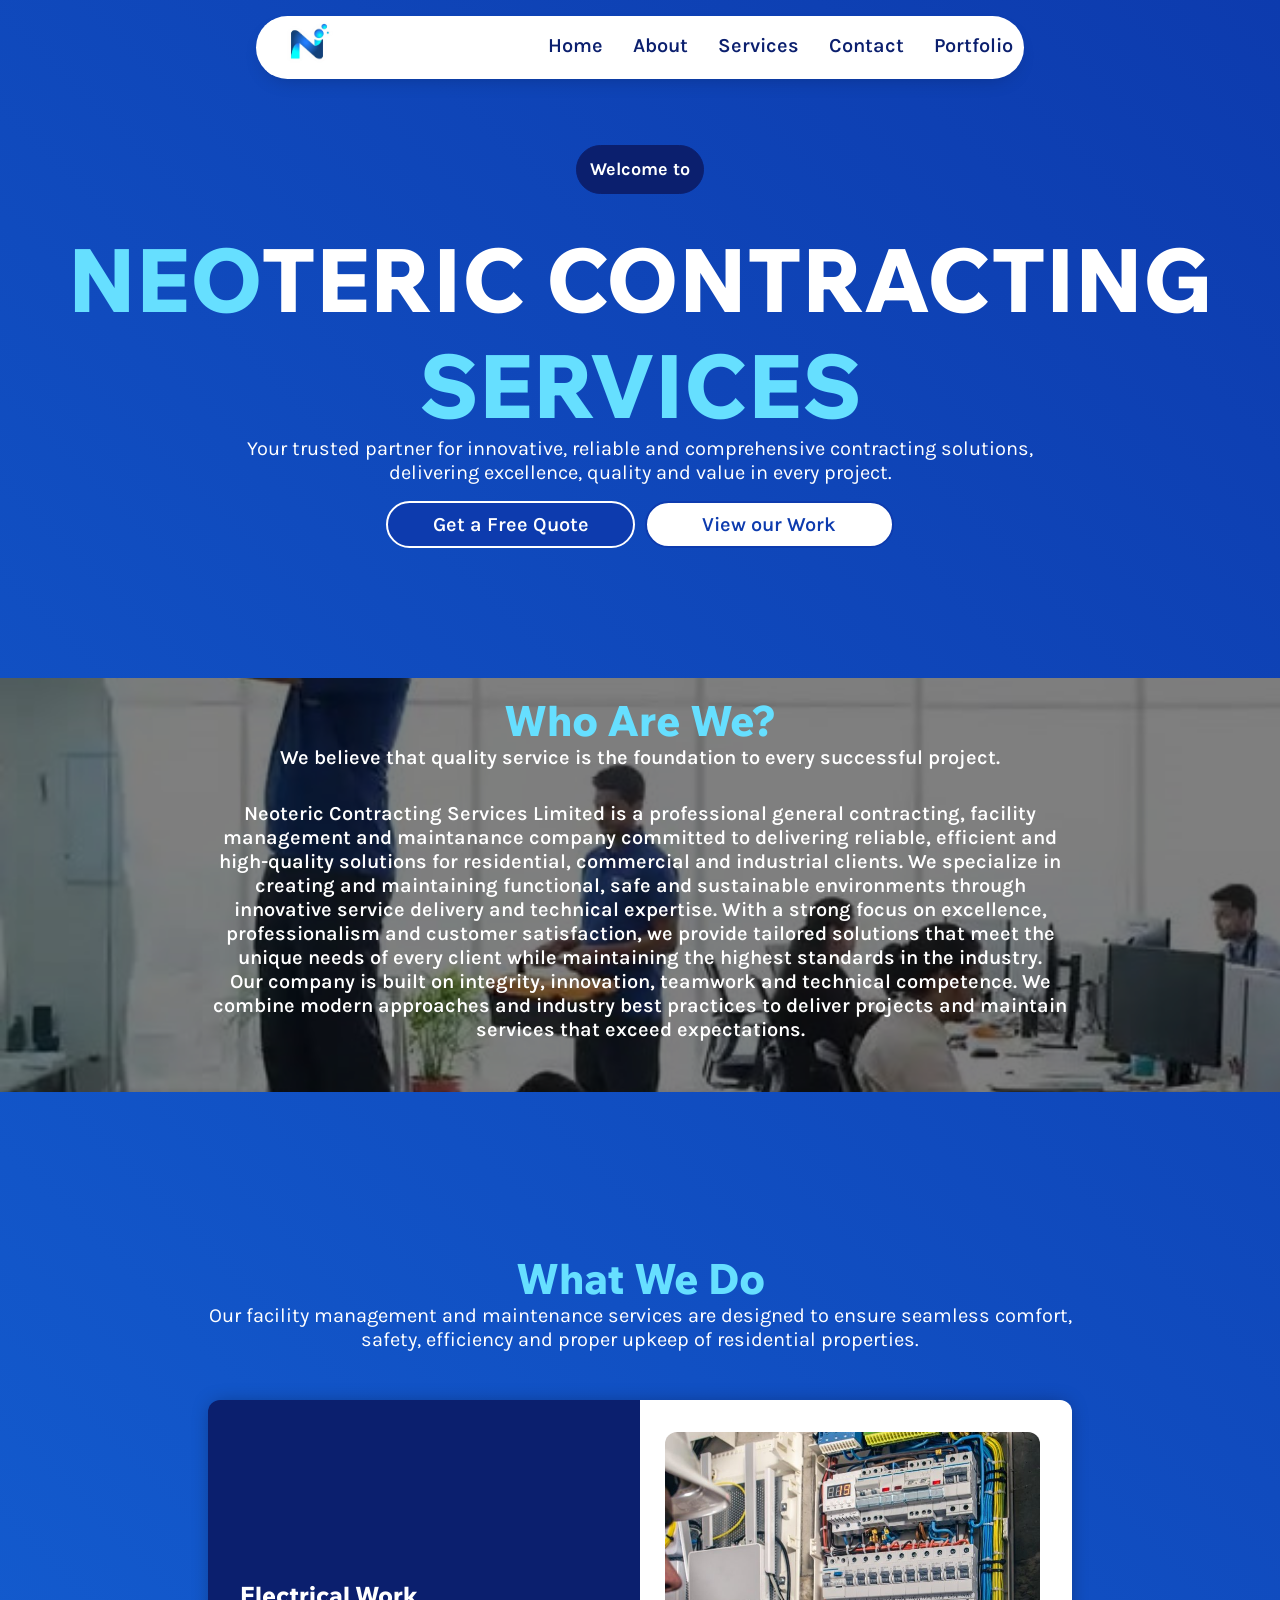
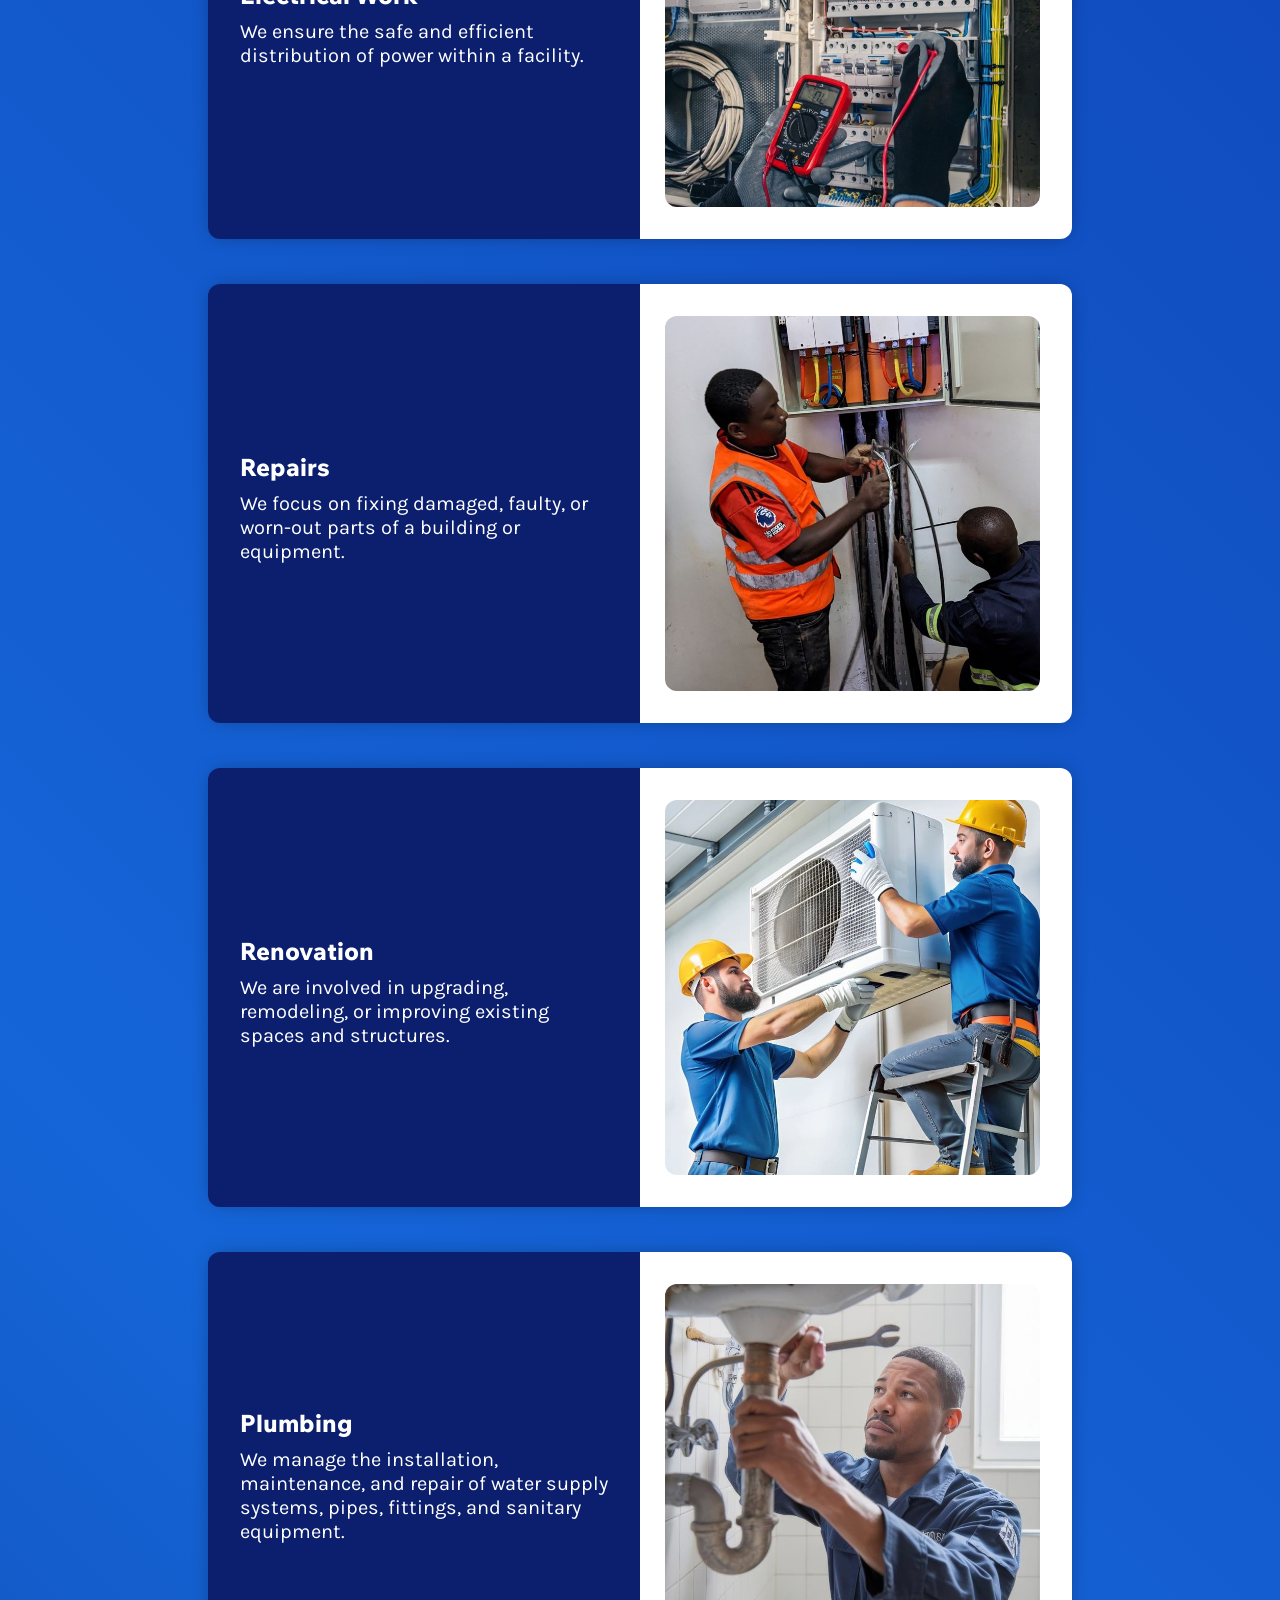
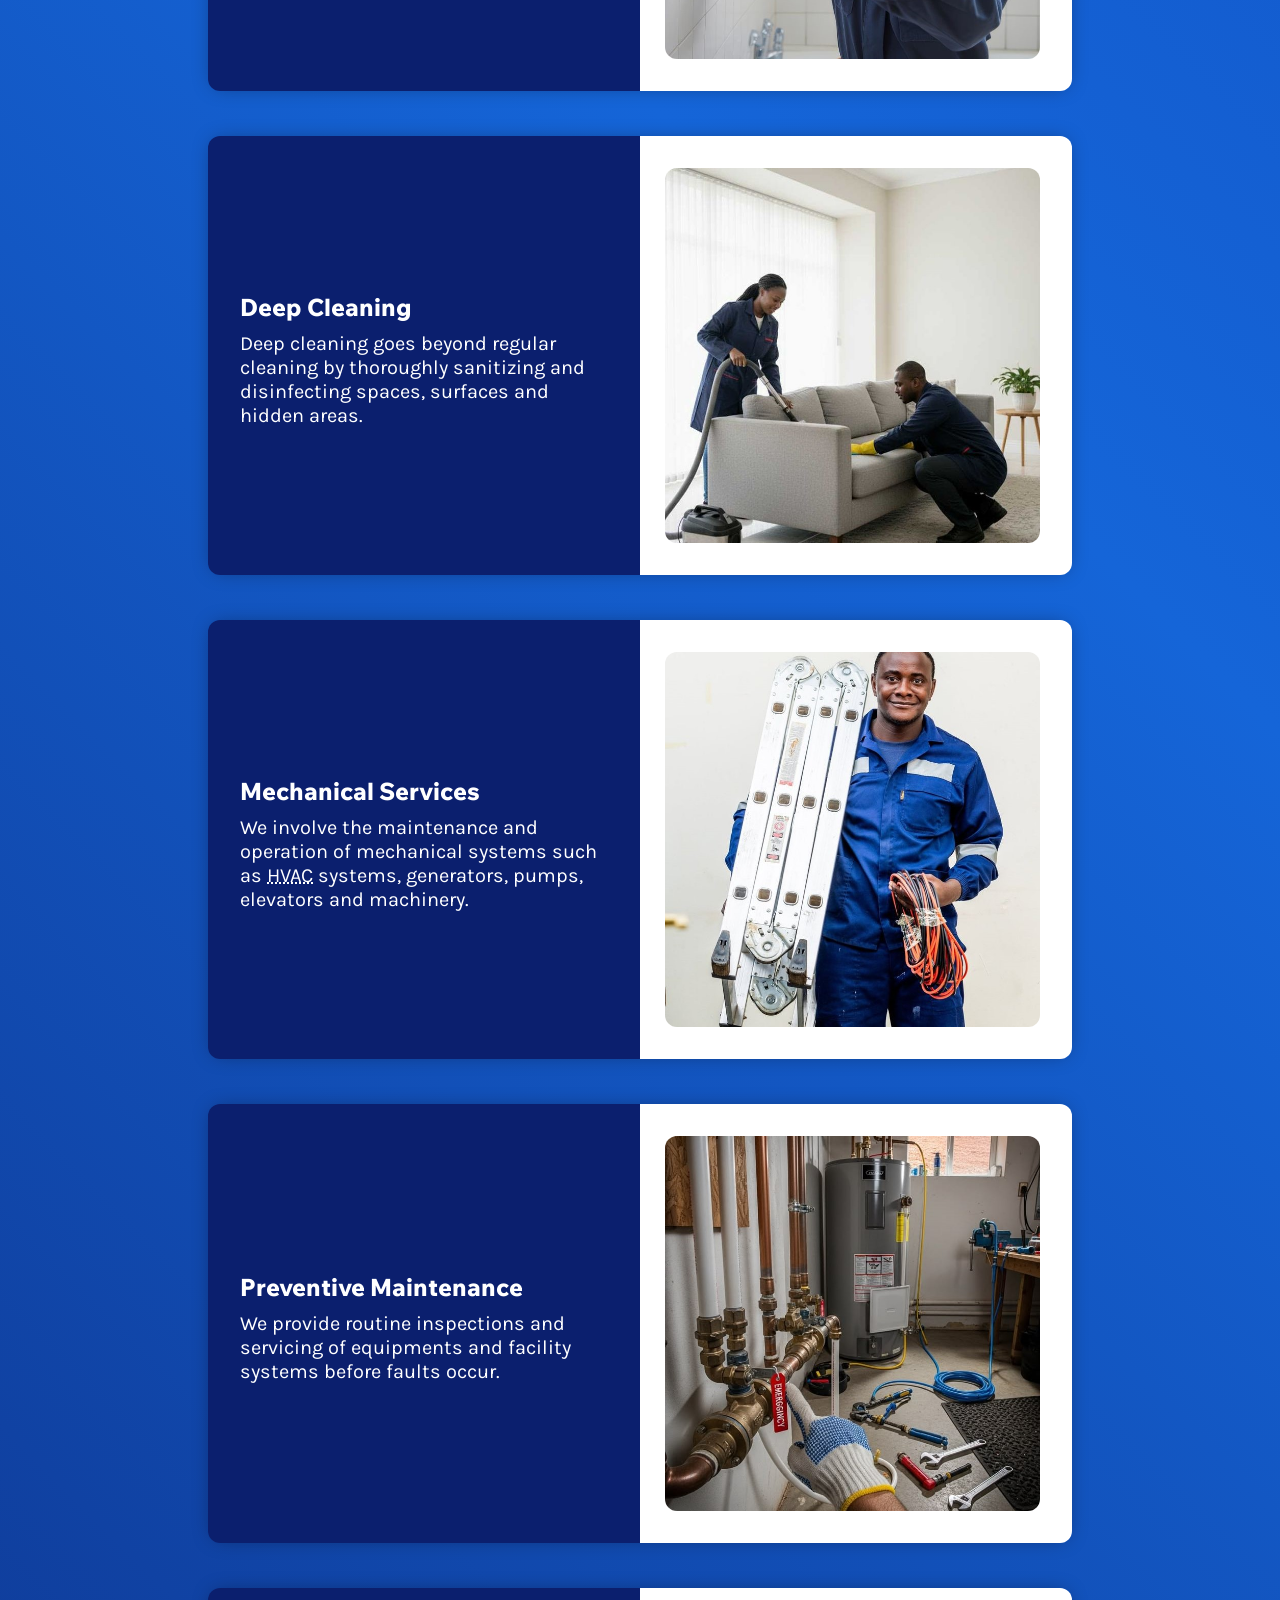
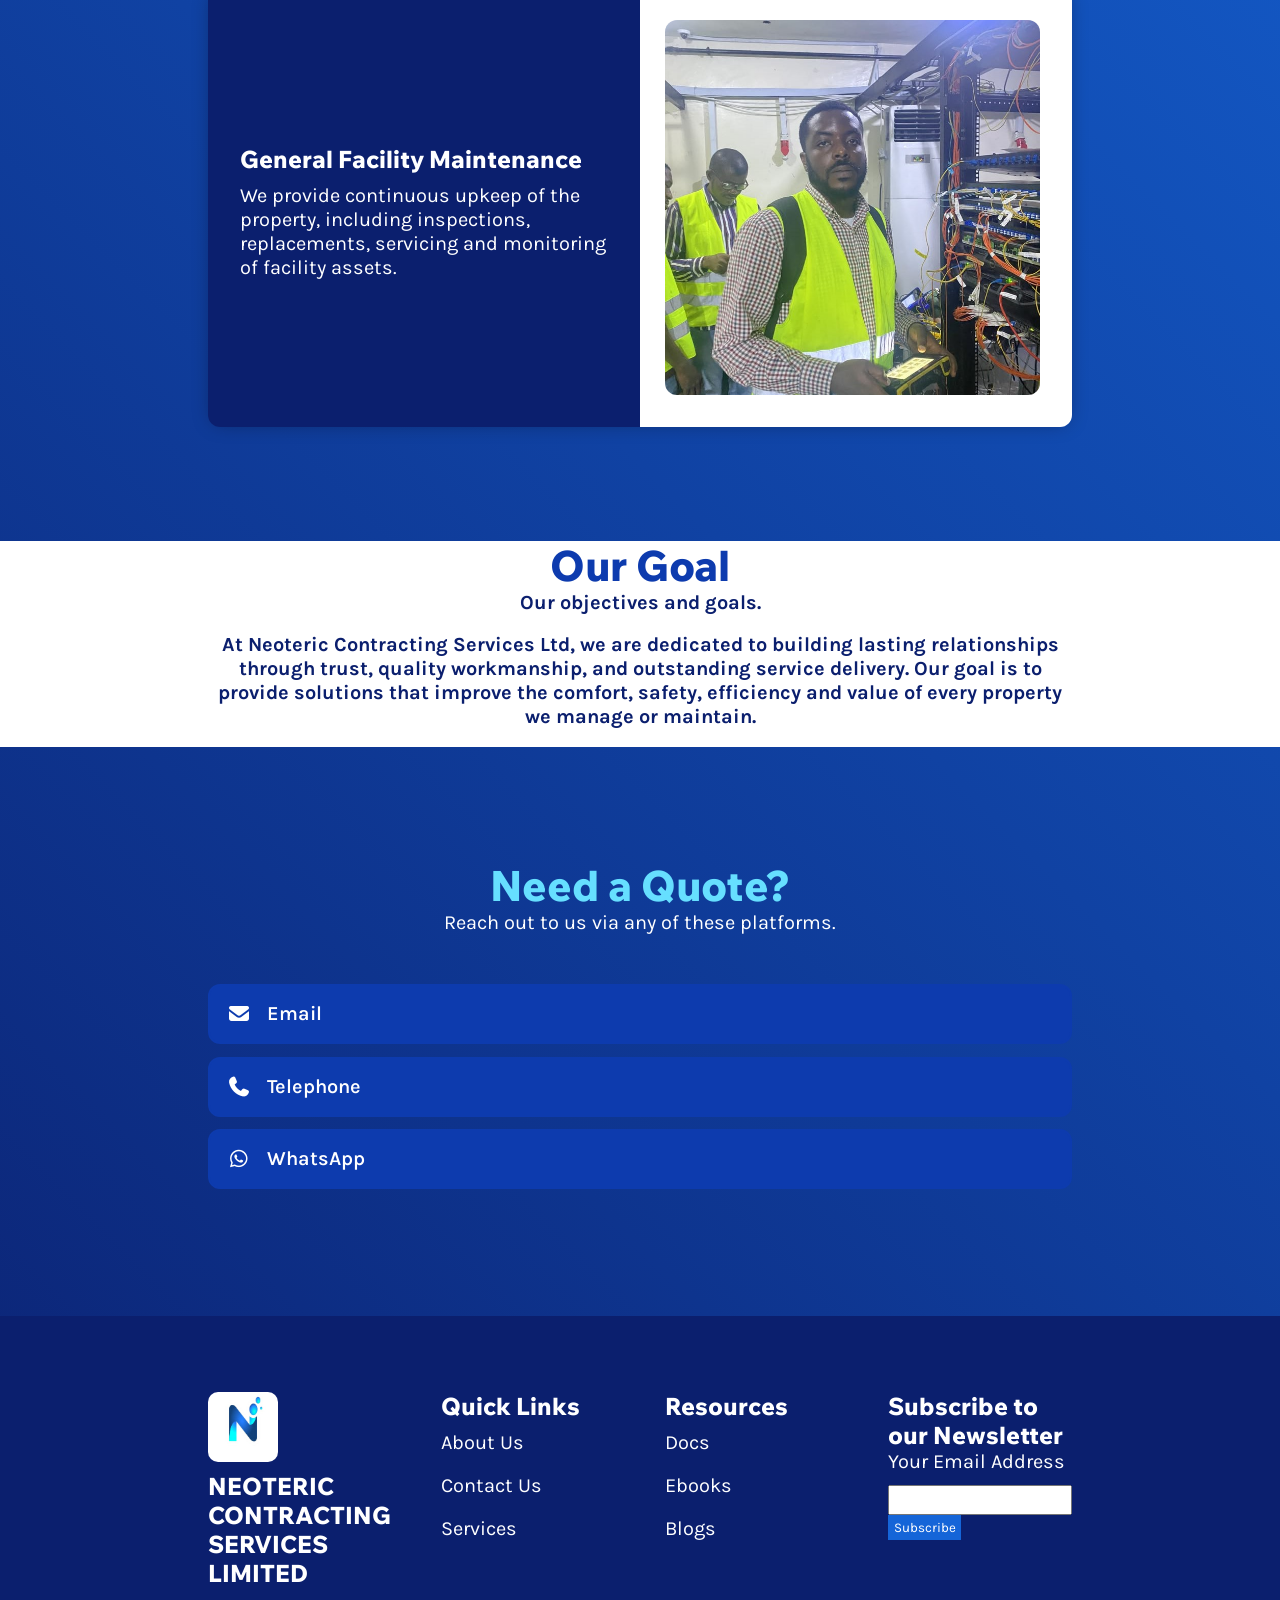
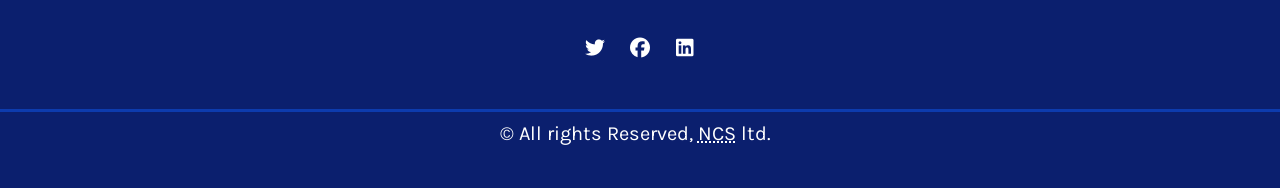
==== commit a44f1c8e: "background change and typo corrections" ====
--- a/index.html
+++ b/index.html
@@ -47,11 +47,13 @@
             <h1>
               <span class="inline-color-blue">NEO</span>TERIC
               <span class="h2">CONTRACTING</span>
-              <span class="inline-color-blue">SERVICES</span> LIMITED
+              <span class="inline-color-blue">SERVICES</span>
             </h1>
             <h2></h2>
             <p class="sub-text">
-              We are commited to meeting all your facility solutions.
+              Your trusted partner for innovative, reliable and comprehensive
+              contracting solutions, delivering excellence, quality and value in
+              every project.
             </p>
           </div>
 
@@ -102,9 +104,9 @@
           <div class="text-center margin-block">
             <h2>What We Do</h2>
             <p>
-              Our facility management and maintenance services <br />
-              are designed to ensure comfort, safety, efficiency and proper
-              upkeep of residential properties.
+              Our facility management and maintenance services are designed to
+              ensure seamless comfort, safety, efficiency and proper upkeep of
+              residential properties.
             </p>
           </div>
 
--- a/css/style.css
+++ b/css/style.css
@@ -34,35 +34,42 @@
 
 body {
   font-family: var(--ff-karla);
-  background-color: var(--white);
-
-  background-image: var(--bg-gradient);
-  background-size: 20px 20px;
+  /* background-color: var(--white); */
+
+  /* background-image: var(--bg-gradient); */
+  background: linear-gradient(
+    45deg,
+    var(--clr-deep-navy) 0%,
+    var(--clr-royal-blue) 50%,
+    var(--clr-dark-blue) 100%
+  );
+  /* background-size: 20px 20px; */
 
   line-height: 1.2;
-  font-size: 18px;
+  font-size: 20px;
   height: 100%;
+  color: var(--white);
 }
 
 h1,
 h2,
 h3,
 h4 {
-  font-family: var(--ff-stack);
+  font-family: var(--ff-wix);
   font-weight: 900;
 }
 
 h1 {
-  font-size: clamp(1rem, 9vw + 1rem, 5.5rem);
+  font-size: clamp(1rem, 7vw + 1rem, 5.5rem);
 }
 
 h2 {
   font-size: clamp(1rem, 7vw + 1rem, 2.6rem);
-  color: var(--clr-royal-blue);
+  color: var(--clr-light-cyan);
 }
 
 h3 {
-  font-size: clamp(1rem, 5vw + 1rem, 1.5rem);
+  font-size: clamp(1rem, 4vw + 1rem, 1.5rem);
 }
 
 h4 {
@@ -81,9 +88,8 @@
   align-items: center;
   justify-content: space-between;
 
-  overflow: hidden;
-
-  /* position: relative; */
+  /* overflow: hidden; */
+
   margin-inline: auto;
   margin-block-start: 1rem;
   padding-inline: 0.7rem;
@@ -91,7 +97,7 @@
   border-radius: 50vw;
   background-color: var(--white);
 
-  box-shadow: 0px 2px 20px -10px rgba(0, 0, 0, 0.2);
+  box-shadow: 0px 8px 20px -10px rgba(0, 0, 0, 0.25);
 }
 
 header img {
@@ -139,6 +145,7 @@
 
   header {
     width: 60%;
+    overflow: clip;
   }
 
   header nav a {
@@ -149,7 +156,15 @@
 /* mobile navigation  */
 @media (width < 48em) {
   header {
-    width: 90%;
+    margin-block-start: 0;
+    width: 100%;
+    border-radius: 0;
+
+    position: sticky;
+    top: 0;
+    left: 0;
+
+    z-index: 999;
   }
   header ul {
     flex-direction: column;
@@ -171,12 +186,15 @@
     height: 0;
 
     position: absolute;
-    top: 4.6em;
-    left: 5%;
-    width: 90%;
+    top: 3.1em;
+    left: 0;
+    width: 100%;
     background-color: var(--white);
-    border-radius: 6px;
+    border-radius: 0 0 6px 6px;
     overflow: hidden;
+    z-index: 999;
+
+    border-top: 1px solid rgba(0, 0, 0, 0.1);
 
     box-shadow: 0px 20px 30px -10px rgba(0, 0, 0, 0.2);
     transition:
@@ -199,6 +217,17 @@
     cursor: pointer;
   }
 }
+@media (max-width: 900px) {
+  header {
+    width: 80%;
+  }
+}
+
+@media (width < 768px) {
+  header {
+    width: 100%;
+  }
+}
 
 /* sections  */
 section {
@@ -206,13 +235,20 @@
 }
 
 /* hero section start  */
-.hero-eyebrow {
-  display: none;
-}
 
 .hero {
   margin-block-start: 2rem;
   text-align: center;
+}
+
+.sub-text {
+  @media (width >= 60em) {
+    padding-inline: 10em;
+  }
+}
+
+.hero .wrapper {
+  max-inline-size: 1400px;
 }
 
 .hero .wrapper > * {
@@ -224,8 +260,13 @@
   flex-direction: column;
   gap: 10px;
   justify-content: center;
-
   align-items: center;
+
+  @media (width > 58em) {
+    & .btn {
+      width: 20%;
+    }
+  }
 }
 
 /* hero section end  */
@@ -239,6 +280,8 @@
   background-size: cover;
   color: var(--white);
   z-index: 1;
+
+  font-weight: 600;
 }
 
 .about::before {
@@ -266,8 +309,8 @@
   grid-template-columns: 1fr 1fr;
   background: linear-gradient(
     360deg,
-    var(--white) 35%,
-    var(--clr-deep-navy) 55%
+    var(--white) 50%,
+    var(--clr-deep-navy) 50%
   );
 
   padding: 2rem;
@@ -307,15 +350,45 @@
 /* goal section start  */
 
 .goal {
-  background-color: var(--clr-deep-navy);
-  color: var(--white);
-  text-align: center;
+  background-color: var(--white);
+  color: var(--clr-deep-navy);
+  text-align: center;
+  font-weight: 700;
 }
 .goal h2 {
-  color: var(--clr-light-cyan);
+  color: var(--clr-dark-blue);
 }
 
 /* goal section end  */
+
+/* contact section start  */
+
+.contact-card {
+  margin-block: 0.8rem;
+  border-radius: 12px;
+}
+
+.contact-card a {
+  color: var(--white);
+  display: inline-block;
+  width: 100%;
+  padding: 1rem;
+  text-align: center;
+  text-decoration: none;
+  display: flex;
+  align-items: center;
+  gap: 1rem;
+  background: var(--clr-dark-blue);
+  border: 2px solid var(--clr-dark-blue);
+  border-radius: 12px;
+  font-weight: 600;
+  transition: all 350ms;
+}
+
+.contact-card a:hover {
+  background: var(--white);
+  color: var(--clr-dark-blue);
+}
 
 /* footer start  */
 footer {
@@ -374,6 +447,7 @@
 footer form {
   display: flex;
   margin-block: 0.7rem;
+  flex-wrap: wrap;
 }
 
 footer form input {
@@ -404,7 +478,7 @@
   border-block-start: 3px solid var(--clr-dark-blue);
   padding-inline-end: 10px;
   padding-block-start: 10px;
-  text-align: end;
+  text-align: center;
 }
 
 /* utility classes  */
@@ -424,7 +498,6 @@
   border-radius: 50vw;
   text-align: center;
   border: 2px solid var(--white);
-  border: 2px solid var(--clr-dark-blue);
   transition: all 0.2s;
   width: 80%;
 }
@@ -439,6 +512,7 @@
 .btn:hover {
   background-color: var(--white);
   color: var(--clr-dark-blue);
+  border: 2px solid var(--white);
 
   transform: translateY(-5px);
 }
@@ -454,11 +528,25 @@
 }
 
 .inline-color-blue {
-  color: var(--clr-deep-navy);
+  color: var(--clr-light-cyan);
 }
 
 .margin-block {
   margin-block: 3rem;
+}
+
+.hero-eyebrow {
+  background-color: var(--clr-deep-navy);
+  color: var(--white);
+  display: inline-block;
+  padding-block: 0.8rem;
+  padding-inline: 0.8rem;
+  border-radius: 50vw;
+  font-weight: 700;
+  margin-block-end: 0;
+  font-size: 18px;
+
+  border: 1px solid var(--clr-deep-navy);
 }
 
 .columns {
@@ -471,20 +559,6 @@
 /* hero media queries  */
 
 @media (width >= 48em) {
-  .hero-eyebrow {
-    background-color: var(--clr-deep-navy);
-    color: var(--white);
-    display: inline-block;
-    padding-block: 0.4rem;
-    padding-inline: 0.2rem;
-    border-radius: 50vw;
-    font-weight: 600;
-    margin-block-end: 0;
-    font-size: 14px;
-
-    border: 1px solid var(--clr-deep-navy);
-  }
-
   .hero-cta {
     flex-direction: row;
   }
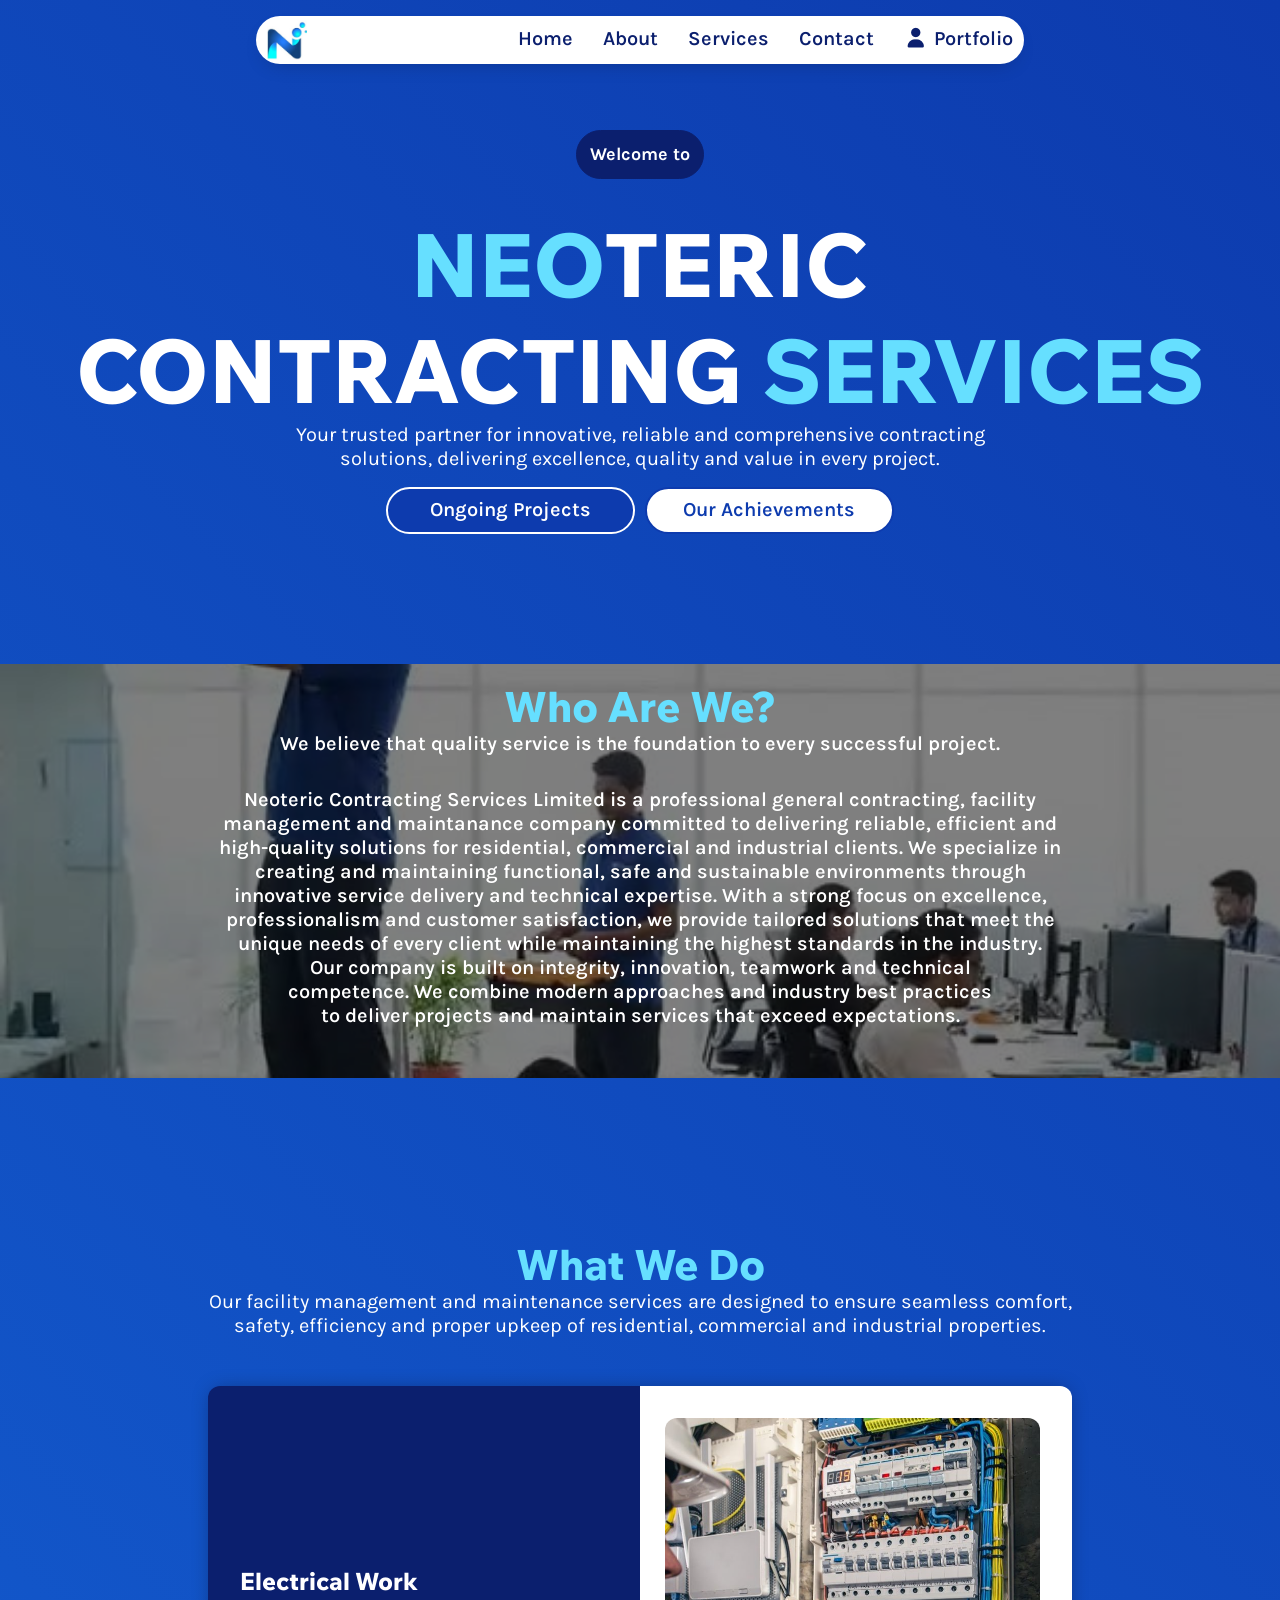
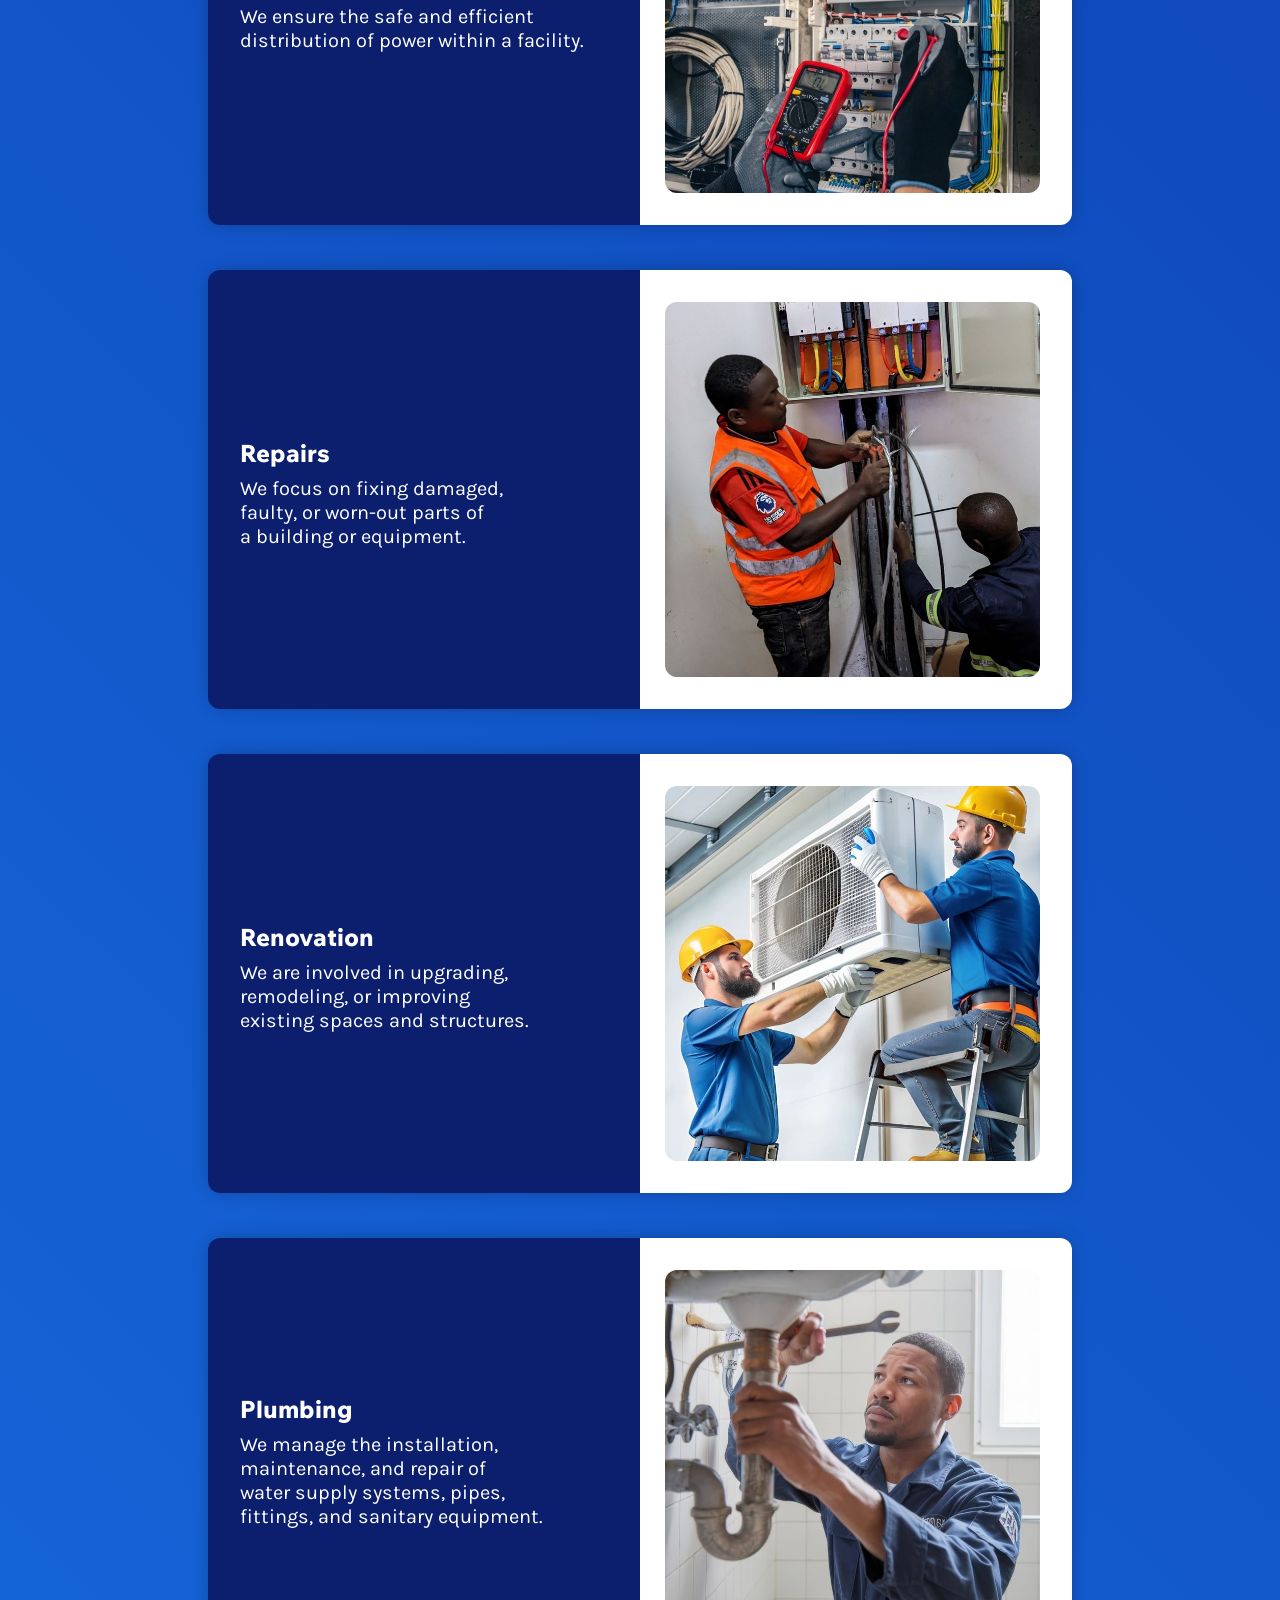
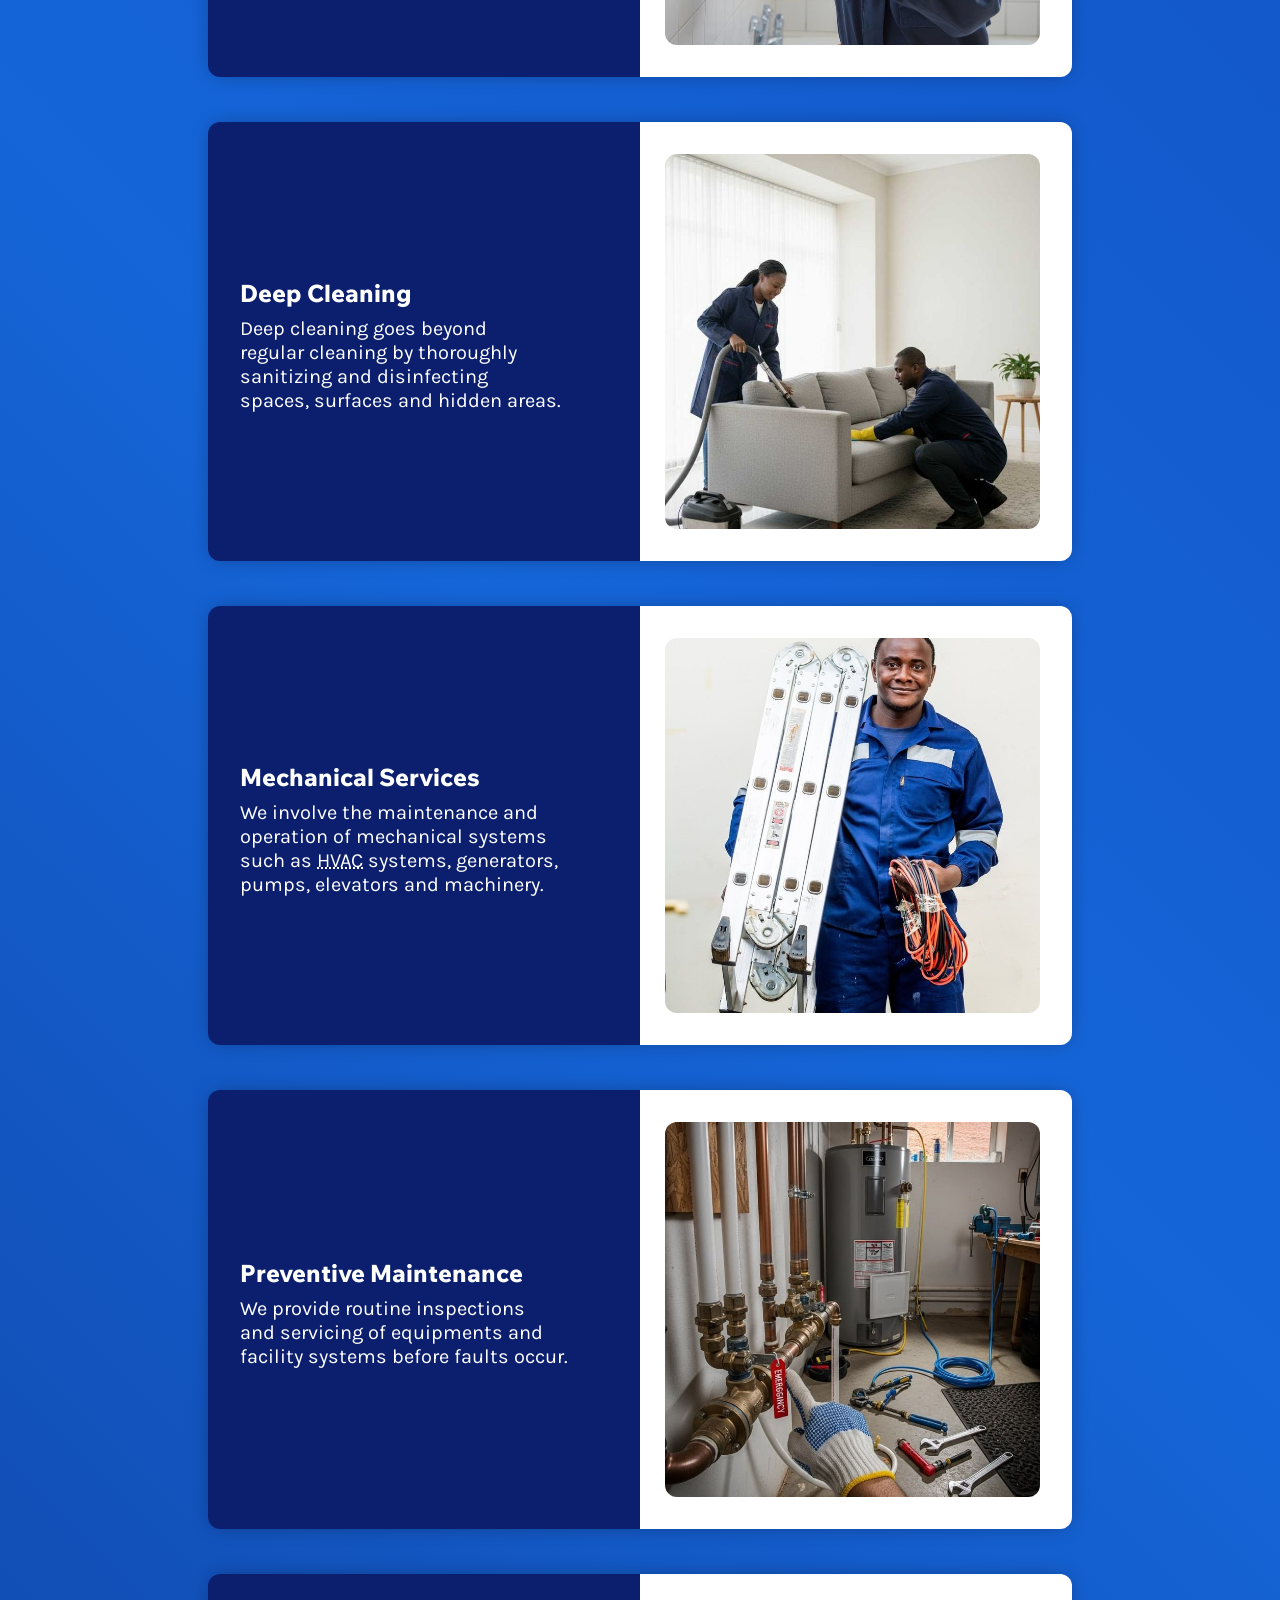
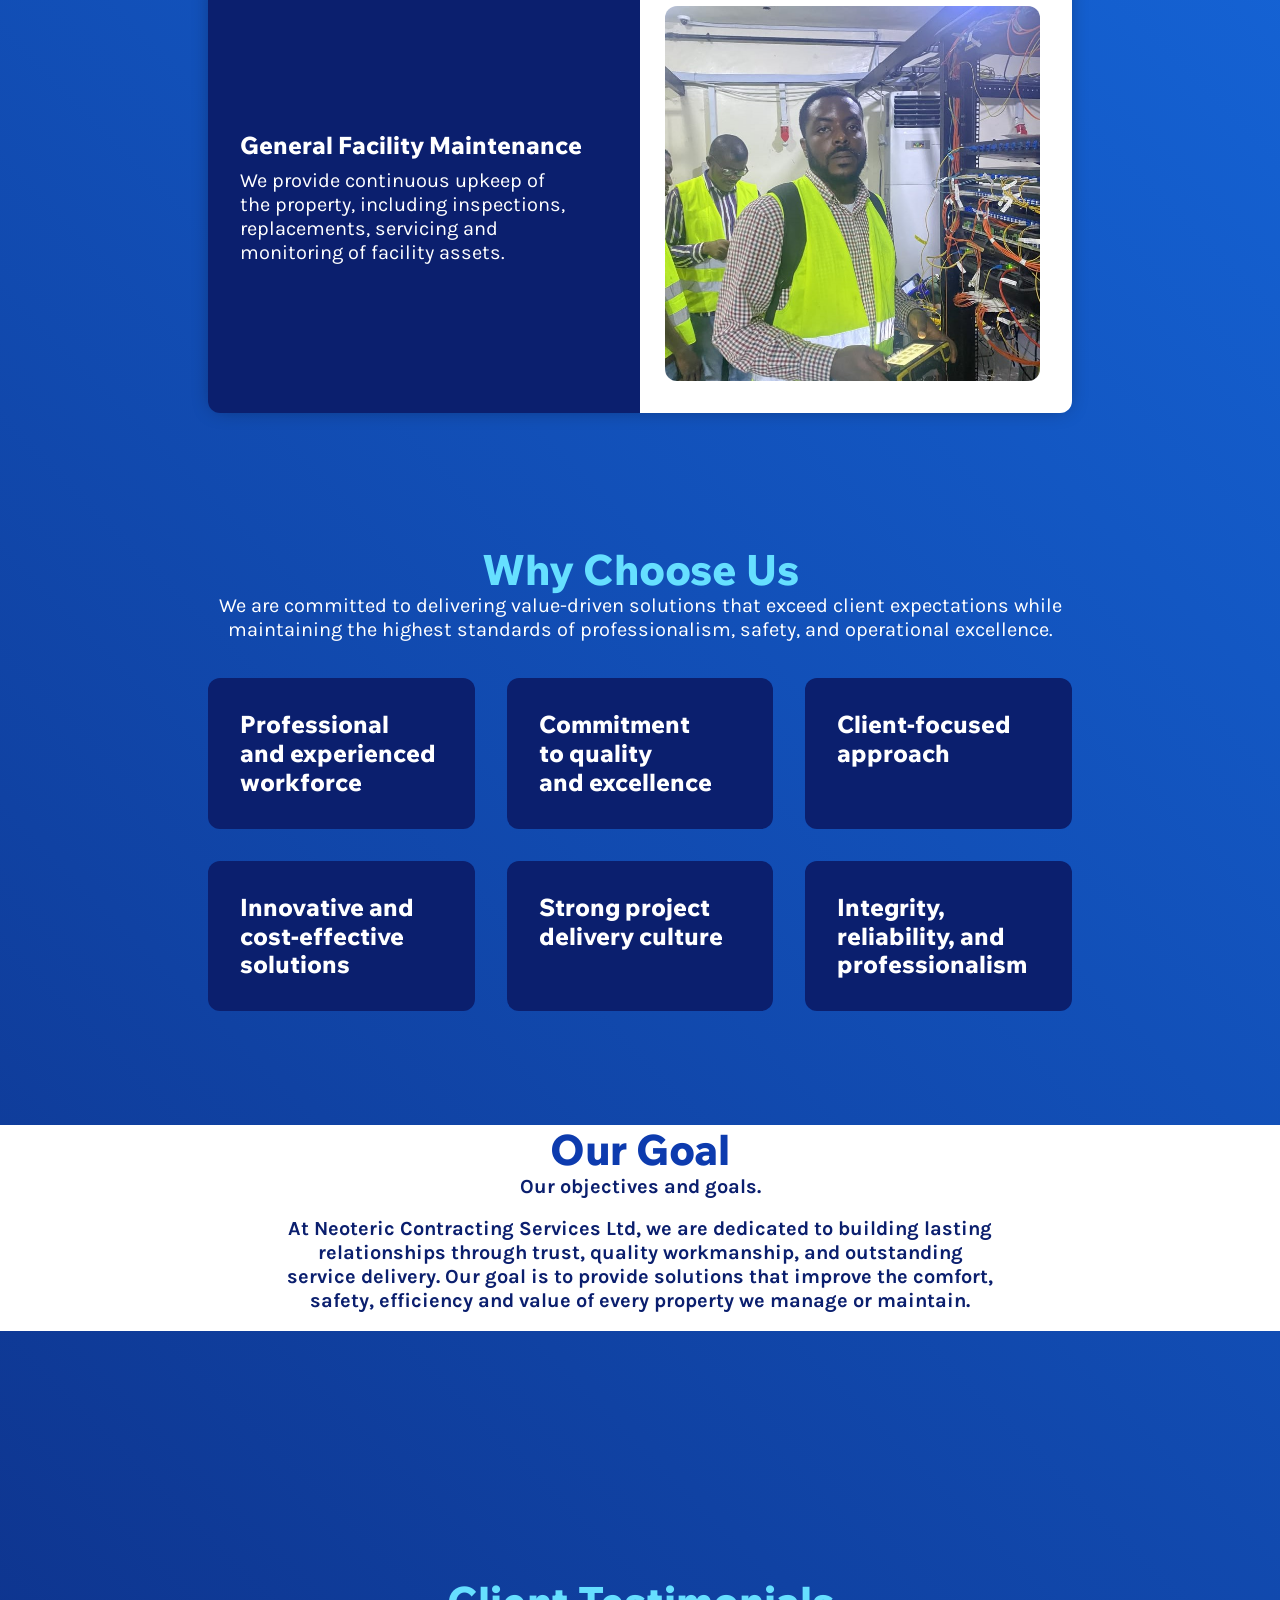
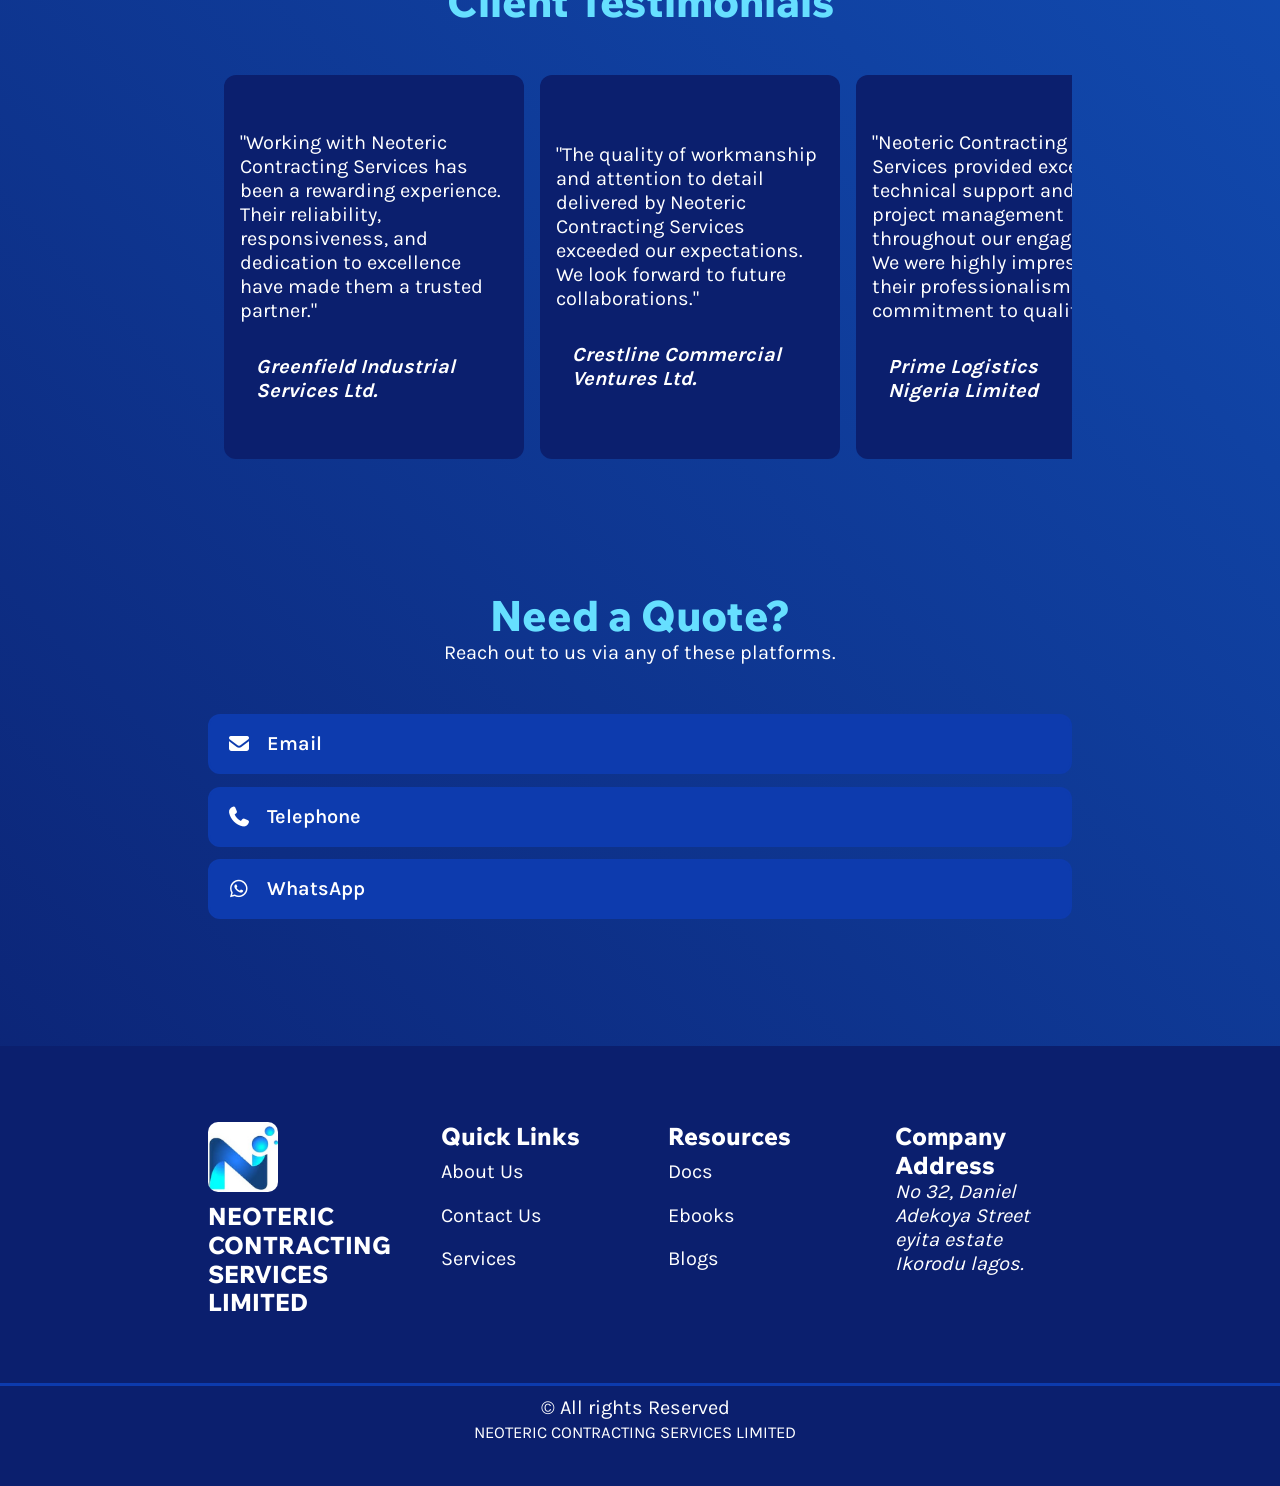
==== commit 81baf022: "update to pages" ====
--- a/index.html
+++ b/index.html
@@ -19,7 +19,7 @@
     <header>
       <div class="logo-content">
         <a href="index.html">
-          <img src="./images/logo.jpg" alt="website logo" />
+          <img src="./images/logo.jpg" alt="website logo" class="logo" />
         </a>
       </div>
       <nav id="navLinks">
@@ -28,7 +28,9 @@
           <li><a href="#about">About</a></li>
           <li><a href="#services">Services</a></li>
           <li><a href="#contactus">Contact</a></li>
-          <li><a href="#portfolio">Portfolio</a></li>
+          <li>
+            <a href="about.html"> <i class="fa-solid fa-user"></i> Portfolio</a>
+          </li>
         </ul>
       </nav>
 
@@ -58,8 +60,8 @@
           </div>
 
           <div class="hero-cta">
-            <a href="#contactus" class="btn">Get a Free Quote</a>
-            <a href="#portfolio" class="btn">View our Work</a>
+            <a href="#portfolio" class="btn">Ongoing Projects</a>
+            <a href="#testimonials" class="btn">Our Achievements</a>
           </div>
         </div>
       </section>
@@ -106,7 +108,7 @@
             <p>
               Our facility management and maintenance services are designed to
               ensure seamless comfort, safety, efficiency and proper upkeep of
-              residential properties.
+              residential, commercial and industrial properties.
             </p>
           </div>
 
@@ -247,6 +249,47 @@
                   alt="A group of people maintaining a server room"
                 />
               </div>
+            </div>
+          </div>
+        </div>
+      </section>
+
+      <section class="why-us" id="why-us">
+        <div class="text-center">
+          <div class="wrapper">
+            <h2>Why Choose Us</h2>
+            <p>
+              We are committed to delivering value-driven solutions that exceed
+              client expectations while maintaining the highest standards of
+              professionalism, safety, and operational excellence.
+            </p>
+          </div>
+        </div>
+
+        <div class="wrapper">
+          <div class="why-us-column">
+            <div class="why-us-card">
+              <h3>Professional and experienced workforce</h3>
+            </div>
+
+            <div class="why-us-card">
+              <h3>Commitment to quality and excellence</h3>
+            </div>
+
+            <div class="why-us-card">
+              <h3>Client-focused approach</h3>
+            </div>
+
+            <div class="why-us-card">
+              <h3>Innovative and cost-effective solutions</h3>
+            </div>
+
+            <div class="why-us-card">
+              <h3>Strong project delivery culture</h3>
+            </div>
+
+            <div class="why-us-card">
+              <h3>Integrity, reliability, and professionalism</h3>
             </div>
           </div>
         </div>
@@ -268,8 +311,71 @@
         </div>
       </section>
 
-      <!-- <section class="work" id="portfolio"></section>
-      <section class="testimonial"></section> -->
+      <section class="work" id="portfolio">
+        <div class="wrapper"></div>
+      </section>
+      <section class="testimonial" id="testimomials">
+        <div class="wrapper">
+          <div class="text-center">
+            <h2>Client Testimonials</h2>
+          </div>
+
+          <div class="testimonials-grid">
+            <div class="testimonials">
+              <p>
+                "Working with Neoteric Contracting Services has been a rewarding
+                experience. Their reliability, responsiveness, and dedication to
+                excellence have made them a trusted partner."
+              </p>
+
+              <strong>Greenfield Industrial Services Ltd.</strong>
+            </div>
+
+            <div class="testimonials">
+              <p>
+                "The quality of workmanship and attention to detail delivered by
+                Neoteric Contracting Services exceeded our expectations. We look
+                forward to future collaborations."
+              </p>
+              <strong>Crestline Commercial Ventures Ltd.</strong>
+            </div>
+            <div class="testimonials">
+              <p>
+                "Neoteric Contracting Services provided excellent technical
+                support and project management throughout our engagement. We
+                were highly impressed by their professionalism and commitment to
+                quality."
+              </p>
+              <strong> Prime Logistics Nigeria Limited </strong>
+            </div>
+            <div class="testimonials">
+              <p>
+                "Neoteric Contracting Services stands out for its integrity,
+                technical competence, and commitment to client satisfaction. We
+                confidently recommend their services."
+              </p>
+              <strong> Sterling Engineering Solutions Ltd. </strong>
+            </div>
+            <div class="testimonials">
+              <p>
+                "Our renovation and facility upgrade project was handled with
+                remarkable expertise and efficiency. The team's communication
+                and project execution were outstanding."
+              </p>
+              <strong>XYZ Properties & Development Ltd.</strong>
+            </div>
+            <div class="testimonials">
+              <p>
+                "Neoteric Contracting Services demonstrated exceptional
+                professionalism from project commencement to completion. Their
+                attention to detail, quality workmanship, and commitment to
+                delivering on schedule exceeded our expectations."
+              </p>
+              <strong> ABC Manufacturing Limited </strong>
+            </div>
+          </div>
+        </div>
+      </section>
       <section class="cta" id="contactus">
         <div class="text-center">
           <div class="wrapper">
@@ -330,18 +436,17 @@
             </div>
 
             <div class="newsletter">
-              <h3>Subscribe to our Newsletter</h3>
-              <label for="email">Your Email Address</label><br />
-              <form>
-                <input type="email" name="email" id="email" />
-                <input type="submit" value="Subscribe" />
-              </form>
+              <h3>Company Address</h3>
+
+              <address>
+                <p>No 32, Daniel Adekoya Street eyita estate Ikorodu lagos.</p>
+              </address>
             </div>
           </div>
         </div>
 
         <div class="footer-body">
-          <ul class="social-links">
+          <!-- <ul class="social-links">
             <li>
               <a href="#">
                 <i class="fa-brands fa-twitter"></i>
@@ -357,15 +462,13 @@
                 <i class="fa-brands fa-linkedin"></i>
               </a>
             </li>
-          </ul>
+          </ul> -->
         </div>
       </div>
 
       <div class="copyright">
-        <p>
-          &copy; All rights Reserved,
-          <abbr title="Neoteric Contracting Services">NCS</abbr> ltd.
-        </p>
+        <p>&copy; All rights Reserved</p>
+        <small>NEOTERIC CONTRACTING SERVICES LIMITED</small>
       </div>
     </footer>
 
--- a/css/style.css
+++ b/css/style.css
@@ -46,6 +46,7 @@
   /* background-size: 20px 20px; */
 
   line-height: 1.2;
+  text-wrap: balance;
   font-size: 20px;
   height: 100%;
   color: var(--white);
@@ -100,8 +101,9 @@
   box-shadow: 0px 8px 20px -10px rgba(0, 0, 0, 0.25);
 }
 
-header img {
-  width: 80px;
+header .logo {
+  width: 40px;
+  aspect-ratio: 1;
 }
 
 header nav {
@@ -178,6 +180,7 @@
 
   header li:nth-child(5) {
     border: none;
+    /* background-color: var(--clr-deep-navy); */
   }
 
   #navLinks {
@@ -185,8 +188,8 @@
     visibility: hidden;
     height: 0;
 
-    position: absolute;
-    top: 3.1em;
+    position: fixed;
+    top: 2.42em;
     left: 0;
     width: 100%;
     background-color: var(--white);
@@ -198,9 +201,9 @@
 
     box-shadow: 0px 20px 30px -10px rgba(0, 0, 0, 0.2);
     transition:
-      opacity 0.2s,
-      height 0.21s,
-      visibility 0.23s;
+      opacity 0.1s,
+      height 0.1s,
+      visibility 0.1s;
   }
 
   #navLinks.open {
@@ -217,7 +220,7 @@
     cursor: pointer;
   }
 }
-@media (max-width: 900px) {
+@media (width <= 998px) {
   header {
     width: 80%;
   }
@@ -239,6 +242,10 @@
 .hero {
   margin-block-start: 2rem;
   text-align: center;
+
+  @media (width <= 460px) {
+    margin-block-start: 0;
+  }
 }
 
 .sub-text {
@@ -361,6 +368,26 @@
 
 /* goal section end  */
 
+/* why us start */
+
+.why-us-column {
+  display: grid;
+  gap: 2rem;
+
+  grid-template-columns: 1fr;
+
+  @media (width >= 48em) {
+    grid-template-columns: repeat(3, 1fr);
+  }
+}
+.why-us-card {
+  padding: 2rem;
+  border-radius: 12px;
+
+  background: var(--clr-deep-navy);
+}
+/* why us end  */
+
 /* contact section start  */
 
 .contact-card {
@@ -390,6 +417,64 @@
   color: var(--clr-dark-blue);
 }
 
+/* testimonial section start  */
+.testimonials-grid {
+  display: grid;
+  gap: 1rem;
+  grid-auto-flow: column;
+  grid-auto-columns: 300px;
+  overflow-x: scroll;
+
+  scroll-snap-type: x mandatory;
+  padding-top: 3rem;
+  padding-inline: 1rem;
+
+  /* select the children */
+  > * {
+    scroll-snap-align: center;
+    animation: scroller linear both;
+    animation-timeline: view(x);
+  }
+}
+
+@keyframes scroller {
+  0%,
+  100% {
+    opacity: 0.5;
+    scale: 0.5;
+  }
+
+  35%,
+  65% {
+    opacity: 1;
+    scale: 1;
+  }
+}
+
+.testimonials-grid::-webkit-scrollbar {
+  display: none;
+}
+
+.testimonials {
+  border-radius: 12px;
+  padding: 1rem;
+
+  background: var(--clr-deep-navy);
+
+  display: grid;
+  align-content: center;
+  justify-items: center;
+}
+
+.testimonials > * {
+  margin-block: 1rem;
+}
+
+.testimonials strong {
+  margin-inline-start: 1rem;
+  font-style: italic;
+}
+
 /* footer start  */
 footer {
   background-color: var(--clr-deep-navy);
@@ -486,6 +571,84 @@
   max-inline-size: 900px;
   margin-inline: auto;
   padding: 18px;
+}
+
+.founder-info-details {
+  margin-block: 0.7rem;
+  display: grid;
+  place-items: center;
+
+  img {
+    border-radius: 12px 12px 0 0;
+    width: min(250px, 100%);
+  }
+}
+
+.ol-stuffs {
+  padding-inline: 2rem;
+  padding-block: 2rem;
+  background: var(--clr-deep-navy);
+  border-radius: 12px;
+  corner-shape: notch;
+  border: 2px solid var(--clr-vivid-blue);
+}
+
+.sustainability-plans,
+.partnership-strats {
+  display: grid;
+  /* gap: 30px; */
+  place-items: center;
+  /* padding-inline-start: 1rem; */
+
+  li {
+    margin-block-end: 1rem;
+  }
+
+  & > li::marker {
+    font-size: 2rem;
+    color: var(--clr-vivid-blue);
+    font-weight: 700;
+  }
+
+  li:last-child {
+    margin-block-end: 0;
+  }
+}
+
+.founder-info {
+  background: var(--clr-deep-navy);
+  color: var(--white);
+  h2 {
+    padding-block-end: 2rem;
+  }
+}
+
+.founder-info-name {
+  margin-block-end: 2rem;
+  background-color: var(--clr-dark-blue);
+  padding-block: 1rem;
+  color: var(--white);
+  border-radius: 0 0 12px 12px;
+  padding-inline: 1rem;
+  font-weight: 700;
+  width: min(250px, 100%);
+}
+
+.company-portfolio {
+  margin-block-start: 1rem;
+}
+
+.column {
+  display: grid;
+  grid-template-columns: 1fr 1fr;
+  gap: 2rem;
+
+  place-items: center;
+
+  @media (width < 48em) {
+    grid-template-columns: 1fr;
+    gap: 0;
+  }
 }
 
 .btn {
